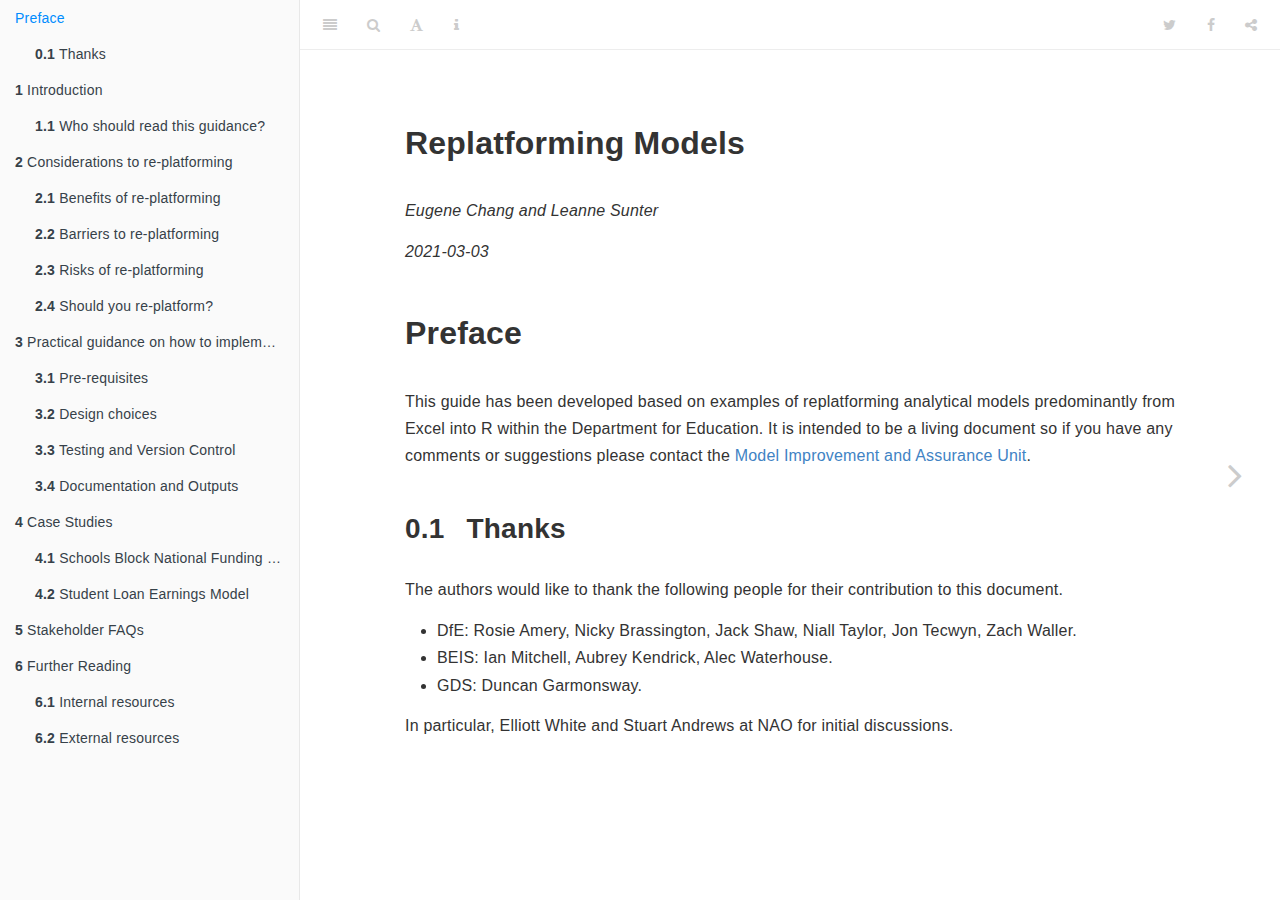
==== docs/index.html @ 82d7970c "Add files via upload" ====
<!DOCTYPE html>
<html lang="" xml:lang="">
<head>

  <meta charset="utf-8" />
  <meta http-equiv="X-UA-Compatible" content="IE=edge" />
  <title>Replatforming Models</title>
  <meta name="description" content="DfE guide to replatforming models." />
  <meta name="generator" content="bookdown 0.21 and GitBook 2.6.7" />

  <meta property="og:title" content="Replatforming Models" />
  <meta property="og:type" content="book" />
  
  
  <meta property="og:description" content="DfE guide to replatforming models." />
  

  <meta name="twitter:card" content="summary" />
  <meta name="twitter:title" content="Replatforming Models" />
  
  <meta name="twitter:description" content="DfE guide to replatforming models." />
  

<meta name="author" content="Eugene Chang and Leanne Sunter" />


<meta name="date" content="2021-03-03" />

  <meta name="viewport" content="width=device-width, initial-scale=1" />
  <meta name="apple-mobile-web-app-capable" content="yes" />
  <meta name="apple-mobile-web-app-status-bar-style" content="black" />
  
  

<link rel="next" href="introduction.html"/>
<script src="libs/header-attrs-2.5/header-attrs.js"></script>
<script src="libs/jquery-2.2.3/jquery.min.js"></script>
<link href="libs/gitbook-2.6.7/css/style.css" rel="stylesheet" />
<link href="libs/gitbook-2.6.7/css/plugin-table.css" rel="stylesheet" />
<link href="libs/gitbook-2.6.7/css/plugin-bookdown.css" rel="stylesheet" />
<link href="libs/gitbook-2.6.7/css/plugin-highlight.css" rel="stylesheet" />
<link href="libs/gitbook-2.6.7/css/plugin-search.css" rel="stylesheet" />
<link href="libs/gitbook-2.6.7/css/plugin-fontsettings.css" rel="stylesheet" />
<link href="libs/gitbook-2.6.7/css/plugin-clipboard.css" rel="stylesheet" />









<link href="libs/anchor-sections-1.0/anchor-sections.css" rel="stylesheet" />
<script src="libs/anchor-sections-1.0/anchor-sections.js"></script>



</head>

<body>



  <div class="book without-animation with-summary font-size-2 font-family-1" data-basepath=".">

    <div class="book-summary">
      <nav role="navigation">

<ul class="summary">
<li class="chapter" data-level="" data-path="index.html"><a href="index.html"><i class="fa fa-check"></i>Preface</a>
<ul>
<li class="chapter" data-level="0.1" data-path="index.html"><a href="index.html#thanks"><i class="fa fa-check"></i><b>0.1</b> Thanks</a></li>
</ul></li>
<li class="chapter" data-level="1" data-path="introduction.html"><a href="introduction.html"><i class="fa fa-check"></i><b>1</b> Introduction</a>
<ul>
<li class="chapter" data-level="1.1" data-path="introduction.html"><a href="introduction.html#who-should-read-this-guidance"><i class="fa fa-check"></i><b>1.1</b> Who should read this guidance?</a></li>
</ul></li>
<li class="chapter" data-level="2" data-path="Considerations.html"><a href="Considerations.html"><i class="fa fa-check"></i><b>2</b> Considerations to re-platforming</a>
<ul>
<li class="chapter" data-level="2.1" data-path="Considerations.html"><a href="Considerations.html#benefits-of-re-platforming"><i class="fa fa-check"></i><b>2.1</b> Benefits of re-platforming</a></li>
<li class="chapter" data-level="2.2" data-path="Considerations.html"><a href="Considerations.html#barriers-to-re-platforming"><i class="fa fa-check"></i><b>2.2</b> Barriers to re-platforming</a></li>
<li class="chapter" data-level="2.3" data-path="Considerations.html"><a href="Considerations.html#risks-of-re-platforming"><i class="fa fa-check"></i><b>2.3</b> Risks of re-platforming</a></li>
<li class="chapter" data-level="2.4" data-path="Considerations.html"><a href="Considerations.html#should-you-re-platform"><i class="fa fa-check"></i><b>2.4</b> Should you re-platform?</a></li>
</ul></li>
<li class="chapter" data-level="3" data-path="practical.html"><a href="practical.html"><i class="fa fa-check"></i><b>3</b> Practical guidance on how to implement a re-platform</a>
<ul>
<li class="chapter" data-level="3.1" data-path="practical.html"><a href="practical.html#pre-requisites"><i class="fa fa-check"></i><b>3.1</b> Pre-requisites</a></li>
<li class="chapter" data-level="3.2" data-path="practical.html"><a href="practical.html#design-choices"><i class="fa fa-check"></i><b>3.2</b> Design choices</a></li>
<li class="chapter" data-level="3.3" data-path="practical.html"><a href="practical.html#testing-and-version-control"><i class="fa fa-check"></i><b>3.3</b> Testing and Version Control</a></li>
<li class="chapter" data-level="3.4" data-path="practical.html"><a href="practical.html#documentation-and-outputs"><i class="fa fa-check"></i><b>3.4</b> Documentation and Outputs</a></li>
</ul></li>
<li class="chapter" data-level="4" data-path="case-studies.html"><a href="case-studies.html"><i class="fa fa-check"></i><b>4</b> Case Studies</a>
<ul>
<li class="chapter" data-level="4.1" data-path="case-studies.html"><a href="case-studies.html#schools-block-national-funding-formula-model-sb-nff"><i class="fa fa-check"></i><b>4.1</b> Schools Block National Funding Formula Model (SB NFF)</a>
<ul>
<li class="chapter" data-level="4.1.1" data-path="case-studies.html"><a href="case-studies.html#model-details"><i class="fa fa-check"></i><b>4.1.1</b> Model details</a></li>
<li class="chapter" data-level="4.1.2" data-path="case-studies.html"><a href="case-studies.html#replatform-details"><i class="fa fa-check"></i><b>4.1.2</b> Replatform details</a></li>
<li class="chapter" data-level="4.1.3" data-path="case-studies.html"><a href="case-studies.html#benefits"><i class="fa fa-check"></i><b>4.1.3</b> Benefits</a></li>
<li class="chapter" data-level="4.1.4" data-path="case-studies.html"><a href="case-studies.html#practical-tips-from-the-team"><i class="fa fa-check"></i><b>4.1.4</b> Practical tips from the team</a></li>
</ul></li>
<li class="chapter" data-level="4.2" data-path="case-studies.html"><a href="case-studies.html#student-loan-earnings-model"><i class="fa fa-check"></i><b>4.2</b> Student Loan Earnings Model</a>
<ul>
<li class="chapter" data-level="4.2.1" data-path="case-studies.html"><a href="case-studies.html#model-details-1"><i class="fa fa-check"></i><b>4.2.1</b> Model details</a></li>
<li class="chapter" data-level="4.2.2" data-path="case-studies.html"><a href="case-studies.html#replatform-details-1"><i class="fa fa-check"></i><b>4.2.2</b> Replatform details</a></li>
<li class="chapter" data-level="4.2.3" data-path="case-studies.html"><a href="case-studies.html#benefits-1"><i class="fa fa-check"></i><b>4.2.3</b> Benefits</a></li>
<li class="chapter" data-level="4.2.4" data-path="case-studies.html"><a href="case-studies.html#technical-tips"><i class="fa fa-check"></i><b>4.2.4</b> Technical tips</a></li>
</ul></li>
</ul></li>
<li class="chapter" data-level="5" data-path="stakeholder.html"><a href="stakeholder.html"><i class="fa fa-check"></i><b>5</b> Stakeholder FAQs</a></li>
<li class="chapter" data-level="6" data-path="further-reading.html"><a href="further-reading.html"><i class="fa fa-check"></i><b>6</b> Further Reading</a>
<ul>
<li class="chapter" data-level="6.1" data-path="further-reading.html"><a href="further-reading.html#internal-resources"><i class="fa fa-check"></i><b>6.1</b> Internal resources</a></li>
<li class="chapter" data-level="6.2" data-path="further-reading.html"><a href="further-reading.html#external-resources"><i class="fa fa-check"></i><b>6.2</b> External resources</a></li>
</ul></li>
</ul>

      </nav>
    </div>

    <div class="book-body">
      <div class="body-inner">
        <div class="book-header" role="navigation">
          <h1>
            <i class="fa fa-circle-o-notch fa-spin"></i><a href="./">Replatforming Models</a>
          </h1>
        </div>

        <div class="page-wrapper" tabindex="-1" role="main">
          <div class="page-inner">

            <section class="normal" id="section-">
<div id="header">
<h1 class="title">Replatforming Models</h1>
<p class="author"><em>Eugene Chang and Leanne Sunter</em></p>
<p class="date"><em>2021-03-03</em></p>
</div>
<div id="preface" class="section level1 unnumbered">
<h1>Preface</h1>
<p>This guide has been developed based on examples of replatforming analytical models predominantly from Excel into R within the Department for Education. It is intended to be a living document so if you have any comments or suggestions please contact the <a href="modellingandqa@Educationgovuk.onmicrosoft.com">Model Improvement and Assurance Unit</a>.</p>
<div id="thanks" class="section level2" number="0.1">
<h2><span class="header-section-number">0.1</span> Thanks</h2>
<p>The authors would like to thank the following people for their contribution to this document.</p>
<ul>
<li>DfE: Rosie Amery, Nicky Brassington, Jack Shaw, Niall Taylor, Jon Tecwyn, Zach Waller.</li>
<li>BEIS: Ian Mitchell, Aubrey Kendrick, Alec Waterhouse.</li>
<li>GDS: Duncan Garmonsway.</li>
</ul>
<p>In particular, Elliott White and Stuart Andrews at NAO for initial discussions.</p>

</div>
</div>
            </section>

          </div>
        </div>
      </div>

<a href="introduction.html" class="navigation navigation-next navigation-unique" aria-label="Next page"><i class="fa fa-angle-right"></i></a>
    </div>
  </div>
<script src="libs/gitbook-2.6.7/js/app.min.js"></script>
<script src="libs/gitbook-2.6.7/js/lunr.js"></script>
<script src="libs/gitbook-2.6.7/js/clipboard.min.js"></script>
<script src="libs/gitbook-2.6.7/js/plugin-search.js"></script>
<script src="libs/gitbook-2.6.7/js/plugin-sharing.js"></script>
<script src="libs/gitbook-2.6.7/js/plugin-fontsettings.js"></script>
<script src="libs/gitbook-2.6.7/js/plugin-bookdown.js"></script>
<script src="libs/gitbook-2.6.7/js/jquery.highlight.js"></script>
<script src="libs/gitbook-2.6.7/js/plugin-clipboard.js"></script>
<script>
gitbook.require(["gitbook"], function(gitbook) {
gitbook.start({
"sharing": {
"github": false,
"facebook": true,
"twitter": true,
"linkedin": false,
"weibo": false,
"instapaper": false,
"vk": false,
"all": ["facebook", "twitter", "linkedin", "weibo", "instapaper"]
},
"fontsettings": {
"theme": "white",
"family": "sans",
"size": 2
},
"edit": {
"link": null,
"text": null
},
"history": {
"link": null,
"text": null
},
"view": {
"link": null,
"text": null
},
"download": null,
"toc": {
"collapse": "subsection"
}
});
});
</script>

</body>

</html>
---- docs/libs/gitbook-2.6.7/css/style.css ----
/*! normalize.css v2.1.0 | MIT License | git.io/normalize */img,legend{border:0}*,.fa{-webkit-font-smoothing:antialiased}.fa-ul>li,sub,sup{position:relative}.book .book-body .page-wrapper .page-inner section.normal hr:after,.book-langs-index .inner .languages:after,.buttons:after,.dropdown-menu .buttons:after{clear:both}body,html{-ms-text-size-adjust:100%;-webkit-text-size-adjust:100%}article,aside,details,figcaption,figure,footer,header,hgroup,main,nav,section,summary{display:block}audio,canvas,video{display:inline-block}.hidden,[hidden]{display:none}audio:not([controls]){display:none;height:0}html{font-family:sans-serif}body,figure{margin:0}a:focus{outline:dotted thin}a:active,a:hover{outline:0}h1{font-size:2em;margin:.67em 0}abbr[title]{border-bottom:1px dotted}b,strong{font-weight:700}dfn{font-style:italic}hr{-moz-box-sizing:content-box;box-sizing:content-box;height:0}mark{background:#ff0;color:#000}code,kbd,pre,samp{font-family:monospace,serif;font-size:1em}pre{white-space:pre-wrap}q{quotes:"\201C" "\201D" "\2018" "\2019"}small{font-size:80%}sub,sup{font-size:75%;line-height:0;vertical-align:baseline}sup{top:-.5em}sub{bottom:-.25em}svg:not(:root){overflow:hidden}fieldset{border:1px solid silver;margin:0 2px;padding:.35em .625em .75em}legend{padding:0}button,input,select,textarea{font-family:inherit;font-size:100%;margin:0}button,input{line-height:normal}button,select{text-transform:none}button,html input[type=button],input[type=reset],input[type=submit]{-webkit-appearance:button;cursor:pointer}button[disabled],html input[disabled]{cursor:default}input[type=checkbox],input[type=radio]{box-sizing:border-box;padding:0}input[type=search]{-webkit-appearance:textfield;-moz-box-sizing:content-box;-webkit-box-sizing:content-box;box-sizing:content-box}input[type=search]::-webkit-search-cancel-button{margin-right:10px;}button::-moz-focus-inner,input::-moz-focus-inner{border:0;padding:0}textarea{overflow:auto;vertical-align:top}table{border-collapse:collapse;border-spacing:0}/*!
 * Preboot v2
 *
 * Open sourced under MIT license by @mdo.
 * Some variables and mixins from Bootstrap (Apache 2 license).
 */.link-inherit,.link-inherit:focus,.link-inherit:hover{color:inherit}.fa,.fa-stack{display:inline-block}/*!
 *  Font Awesome 4.1.0 by @davegandy - http://fontawesome.io - @fontawesome
 *  License - http://fontawesome.io/license (Font: SIL OFL 1.1, CSS: MIT License)
 */@font-face{font-family:FontAwesome;src:url(./fontawesome/fontawesome-webfont.ttf?v=4.1.0) format('truetype');font-weight:400;font-style:normal}.fa{font-family:FontAwesome;font-style:normal;font-weight:400;line-height:1;-moz-osx-font-smoothing:grayscale}.book .book-header,.book .book-summary{font-family:"Helvetica Neue",Helvetica,Arial,sans-serif}.fa-lg{font-size:1.33333333em;line-height:.75em;vertical-align:-15%}.fa-2x{font-size:2em}.fa-3x{font-size:3em}.fa-4x{font-size:4em}.fa-5x{font-size:5em}.fa-fw{width:1.28571429em;text-align:center}.fa-ul{padding-left:0;margin-left:2.14285714em;list-style-type:none}.fa-li{position:absolute;left:-2.14285714em;width:2.14285714em;top:.14285714em;text-align:center}.fa-li.fa-lg{left:-1.85714286em}.fa-border{padding:.2em .25em .15em;border:.08em solid #eee;border-radius:.1em}.pull-right{float:right}.pull-left{float:left}.fa.pull-left{margin-right:.3em}.fa.pull-right{margin-left:.3em}.fa-spin{-webkit-animation:spin 2s infinite linear;-moz-animation:spin 2s infinite linear;-o-animation:spin 2s infinite linear;animation:spin 2s infinite linear}@-moz-keyframes spin{0%{-moz-transform:rotate(0)}100%{-moz-transform:rotate(359deg)}}@-webkit-keyframes spin{0%{-webkit-transform:rotate(0)}100%{-webkit-transform:rotate(359deg)}}@-o-keyframes spin{0%{-o-transform:rotate(0)}100%{-o-transform:rotate(359deg)}}@keyframes spin{0%{-webkit-transform:rotate(0);transform:rotate(0)}100%{-webkit-transform:rotate(359deg);transform:rotate(359deg)}}.fa-rotate-90{filter:progid:DXImageTransform.Microsoft.BasicImage(rotation=1);-webkit-transform:rotate(90deg);-moz-transform:rotate(90deg);-ms-transform:rotate(90deg);-o-transform:rotate(90deg);transform:rotate(90deg)}.fa-rotate-180{filter:progid:DXImageTransform.Microsoft.BasicImage(rotation=2);-webkit-transform:rotate(180deg);-moz-transform:rotate(180deg);-ms-transform:rotate(180deg);-o-transform:rotate(180deg);transform:rotate(180deg)}.fa-rotate-270{filter:progid:DXImageTransform.Microsoft.BasicImage(rotation=3);-webkit-transform:rotate(270deg);-moz-transform:rotate(270deg);-ms-transform:rotate(270deg);-o-transform:rotate(270deg);transform:rotate(270deg)}.fa-flip-horizontal{filter:progid:DXImageTransform.Microsoft.BasicImage(rotation=0, mirror=1);-webkit-transform:scale(-1,1);-moz-transform:scale(-1,1);-ms-transform:scale(-1,1);-o-transform:scale(-1,1);transform:scale(-1,1)}.fa-flip-vertical{filter:progid:DXImageTransform.Microsoft.BasicImage(rotation=2, mirror=1);-webkit-transform:scale(1,-1);-moz-transform:scale(1,-1);-ms-transform:scale(1,-1);-o-transform:scale(1,-1);transform:scale(1,-1)}.fa-stack{position:relative;width:2em;height:2em;line-height:2em;vertical-align:middle}.fa-stack-1x,.fa-stack-2x{position:absolute;left:0;width:100%;text-align:center}.fa-stack-1x{line-height:inherit}.fa-stack-2x{font-size:2em}.fa-inverse{color:#fff}.fa-glass:before{content:"\f000"}.fa-music:before{content:"\f001"}.fa-search:before{content:"\f002"}.fa-envelope-o:before{content:"\f003"}.fa-heart:before{content:"\f004"}.fa-star:before{content:"\f005"}.fa-star-o:before{content:"\f006"}.fa-user:before{content:"\f007"}.fa-film:before{content:"\f008"}.fa-th-large:before{content:"\f009"}.fa-th:before{content:"\f00a"}.fa-th-list:before{content:"\f00b"}.fa-check:before{content:"\f00c"}.fa-times:before{content:"\f00d"}.fa-search-plus:before{content:"\f00e"}.fa-search-minus:before{content:"\f010"}.fa-power-off:before{content:"\f011"}.fa-signal:before{content:"\f012"}.fa-cog:before,.fa-gear:before{content:"\f013"}.fa-trash-o:before{content:"\f014"}.fa-home:before{content:"\f015"}.fa-file-o:before{content:"\f016"}.fa-clock-o:before{content:"\f017"}.fa-road:before{content:"\f018"}.fa-download:before{content:"\f019"}.fa-arrow-circle-o-down:before{content:"\f01a"}.fa-arrow-circle-o-up:before{content:"\f01b"}.fa-inbox:before{content:"\f01c"}.fa-play-circle-o:before{content:"\f01d"}.fa-repeat:before,.fa-rotate-right:before{content:"\f01e"}.fa-refresh:before{content:"\f021"}.fa-list-alt:before{content:"\f022"}.fa-lock:before{content:"\f023"}.fa-flag:before{content:"\f024"}.fa-headphones:before{content:"\f025"}.fa-volume-off:before{content:"\f026"}.fa-volume-down:before{content:"\f027"}.fa-volume-up:before{content:"\f028"}.fa-qrcode:before{content:"\f029"}.fa-barcode:before{content:"\f02a"}.fa-tag:before{content:"\f02b"}.fa-tags:before{content:"\f02c"}.fa-book:before{content:"\f02d"}.fa-bookmark:before{content:"\f02e"}.fa-print:before{content:"\f02f"}.fa-camera:before{content:"\f030"}.fa-font:before{content:"\f031"}.fa-bold:before{content:"\f032"}.fa-italic:before{content:"\f033"}.fa-text-height:before{content:"\f034"}.fa-text-width:before{content:"\f035"}.fa-align-left:before{content:"\f036"}.fa-align-center:before{content:"\f037"}.fa-align-right:before{content:"\f038"}.fa-align-justify:before{content:"\f039"}.fa-list:before{content:"\f03a"}.fa-dedent:before,.fa-outdent:before{content:"\f03b"}.fa-indent:before{content:"\f03c"}.fa-video-camera:before{content:"\f03d"}.fa-image:before,.fa-photo:before,.fa-picture-o:before{content:"\f03e"}.fa-pencil:before{content:"\f040"}.fa-map-marker:before{content:"\f041"}.fa-adjust:before{content:"\f042"}.fa-tint:before{content:"\f043"}.fa-edit:before,.fa-pencil-square-o:before{content:"\f044"}.fa-share-square-o:before{content:"\f045"}.fa-check-square-o:before{content:"\f046"}.fa-arrows:before{content:"\f047"}.fa-step-backward:before{content:"\f048"}.fa-fast-backward:before{content:"\f049"}.fa-backward:before{content:"\f04a"}.fa-play:before{content:"\f04b"}.fa-pause:before{content:"\f04c"}.fa-stop:before{content:"\f04d"}.fa-forward:before{content:"\f04e"}.fa-fast-forward:before{content:"\f050"}.fa-step-forward:before{content:"\f051"}.fa-eject:before{content:"\f052"}.fa-chevron-left:before{content:"\f053"}.fa-chevron-right:before{content:"\f054"}.fa-plus-circle:before{content:"\f055"}.fa-minus-circle:before{content:"\f056"}.fa-times-circle:before{content:"\f057"}.fa-check-circle:before{content:"\f058"}.fa-question-circle:before{content:"\f059"}.fa-info-circle:before{content:"\f05a"}.fa-crosshairs:before{content:"\f05b"}.fa-times-circle-o:before{content:"\f05c"}.fa-check-circle-o:before{content:"\f05d"}.fa-ban:before{content:"\f05e"}.fa-arrow-left:before{content:"\f060"}.fa-arrow-right:before{content:"\f061"}.fa-arrow-up:before{content:"\f062"}.fa-arrow-down:before{content:"\f063"}.fa-mail-forward:before,.fa-share:before{content:"\f064"}.fa-expand:before{content:"\f065"}.fa-compress:before{content:"\f066"}.fa-plus:before{content:"\f067"}.fa-minus:before{content:"\f068"}.fa-asterisk:before{content:"\f069"}.fa-exclamation-circle:before{content:"\f06a"}.fa-gift:before{content:"\f06b"}.fa-leaf:before{content:"\f06c"}.fa-fire:before{content:"\f06d"}.fa-eye:before{content:"\f06e"}.fa-eye-slash:before{content:"\f070"}.fa-exclamation-triangle:before,.fa-warning:before{content:"\f071"}.fa-plane:before{content:"\f072"}.fa-calendar:before{content:"\f073"}.fa-random:before{content:"\f074"}.fa-comment:before{content:"\f075"}.fa-magnet:before{content:"\f076"}.fa-chevron-up:before{content:"\f077"}.fa-chevron-down:before{content:"\f078"}.fa-retweet:before{content:"\f079"}.fa-shopping-cart:before{content:"\f07a"}.fa-folder:before{content:"\f07b"}.fa-folder-open:before{content:"\f07c"}.fa-arrows-v:before{content:"\f07d"}.fa-arrows-h:before{content:"\f07e"}.fa-bar-chart-o:before{content:"\f080"}.fa-twitter-square:before{content:"\f081"}.fa-facebook-square:before{content:"\f082"}.fa-camera-retro:before{content:"\f083"}.fa-key:before{content:"\f084"}.fa-cogs:before,.fa-gears:before{content:"\f085"}.fa-comments:before{content:"\f086"}.fa-thumbs-o-up:before{content:"\f087"}.fa-thumbs-o-down:before{content:"\f088"}.fa-star-half:before{content:"\f089"}.fa-heart-o:before{content:"\f08a"}.fa-sign-out:before{content:"\f08b"}.fa-linkedin-square:before{content:"\f08c"}.fa-thumb-tack:before{content:"\f08d"}.fa-external-link:before{content:"\f08e"}.fa-sign-in:before{content:"\f090"}.fa-trophy:before{content:"\f091"}.fa-github-square:before{content:"\f092"}.fa-upload:before{content:"\f093"}.fa-lemon-o:before{content:"\f094"}.fa-phone:before{content:"\f095"}.fa-square-o:before{content:"\f096"}.fa-bookmark-o:before{content:"\f097"}.fa-phone-square:before{content:"\f098"}.fa-twitter:before{content:"\f099"}.fa-facebook:before{content:"\f09a"}.fa-github:before{content:"\f09b"}.fa-unlock:before{content:"\f09c"}.fa-credit-card:before{content:"\f09d"}.fa-rss:before{content:"\f09e"}.fa-hdd-o:before{content:"\f0a0"}.fa-bullhorn:before{content:"\f0a1"}.fa-bell:before{content:"\f0f3"}.fa-certificate:before{content:"\f0a3"}.fa-hand-o-right:before{content:"\f0a4"}.fa-hand-o-left:before{content:"\f0a5"}.fa-hand-o-up:before{content:"\f0a6"}.fa-hand-o-down:before{content:"\f0a7"}.fa-arrow-circle-left:before{content:"\f0a8"}.fa-arrow-circle-right:before{content:"\f0a9"}.fa-arrow-circle-up:before{content:"\f0aa"}.fa-arrow-circle-down:before{content:"\f0ab"}.fa-globe:before{content:"\f0ac"}.fa-wrench:before{content:"\f0ad"}.fa-tasks:before{content:"\f0ae"}.fa-filter:before{content:"\f0b0"}.fa-briefcase:before{content:"\f0b1"}.fa-arrows-alt:before{content:"\f0b2"}.fa-group:before,.fa-users:before{content:"\f0c0"}.fa-chain:before,.fa-link:before{content:"\f0c1"}.fa-cloud:before{content:"\f0c2"}.fa-flask:before{content:"\f0c3"}.fa-cut:before,.fa-scissors:before{content:"\f0c4"}.fa-copy:before,.fa-files-o:before{content:"\f0c5"}.fa-paperclip:before{content:"\f0c6"}.fa-floppy-o:before,.fa-save:before{content:"\f0c7"}.fa-square:before{content:"\f0c8"}.fa-bars:before,.fa-navicon:before,.fa-reorder:before{content:"\f0c9"}.fa-list-ul:before{content:"\f0ca"}.fa-list-ol:before{content:"\f0cb"}.fa-strikethrough:before{content:"\f0cc"}.fa-underline:before{content:"\f0cd"}.fa-table:before{content:"\f0ce"}.fa-magic:before{content:"\f0d0"}.fa-truck:before{content:"\f0d1"}.fa-pinterest:before{content:"\f0d2"}.fa-pinterest-square:before{content:"\f0d3"}.fa-google-plus-square:before{content:"\f0d4"}.fa-google-plus:before{content:"\f0d5"}.fa-money:before{content:"\f0d6"}.fa-caret-down:before{content:"\f0d7"}.fa-caret-up:before{content:"\f0d8"}.fa-caret-left:before{content:"\f0d9"}.fa-caret-right:before{content:"\f0da"}.fa-columns:before{content:"\f0db"}.fa-sort:before,.fa-unsorted:before{content:"\f0dc"}.fa-sort-desc:before,.fa-sort-down:before{content:"\f0dd"}.fa-sort-asc:before,.fa-sort-up:before{content:"\f0de"}.fa-envelope:before{content:"\f0e0"}.fa-linkedin:before{content:"\f0e1"}.fa-rotate-left:before,.fa-undo:before{content:"\f0e2"}.fa-gavel:before,.fa-legal:before{content:"\f0e3"}.fa-dashboard:before,.fa-tachometer:before{content:"\f0e4"}.fa-comment-o:before{content:"\f0e5"}.fa-comments-o:before{content:"\f0e6"}.fa-bolt:before,.fa-flash:before{content:"\f0e7"}.fa-sitemap:before{content:"\f0e8"}.fa-umbrella:before{content:"\f0e9"}.fa-clipboard:before,.fa-paste:before{content:"\f0ea"}.fa-lightbulb-o:before{content:"\f0eb"}.fa-exchange:before{content:"\f0ec"}.fa-cloud-download:before{content:"\f0ed"}.fa-cloud-upload:before{content:"\f0ee"}.fa-user-md:before{content:"\f0f0"}.fa-stethoscope:before{content:"\f0f1"}.fa-suitcase:before{content:"\f0f2"}.fa-bell-o:before{content:"\f0a2"}.fa-coffee:before{content:"\f0f4"}.fa-cutlery:before{content:"\f0f5"}.fa-file-text-o:before{content:"\f0f6"}.fa-building-o:before{content:"\f0f7"}.fa-hospital-o:before{content:"\f0f8"}.fa-ambulance:before{content:"\f0f9"}.fa-medkit:before{content:"\f0fa"}.fa-fighter-jet:before{content:"\f0fb"}.fa-beer:before{content:"\f0fc"}.fa-h-square:before{content:"\f0fd"}.fa-plus-square:before{content:"\f0fe"}.fa-angle-double-left:before{content:"\f100"}.fa-angle-double-right:before{content:"\f101"}.fa-angle-double-up:before{content:"\f102"}.fa-angle-double-down:before{content:"\f103"}.fa-angle-left:before{content:"\f104"}.fa-angle-right:before{content:"\f105"}.fa-angle-up:before{content:"\f106"}.fa-angle-down:before{content:"\f107"}.fa-desktop:before{content:"\f108"}.fa-laptop:before{content:"\f109"}.fa-tablet:before{content:"\f10a"}.fa-mobile-phone:before,.fa-mobile:before{content:"\f10b"}.fa-circle-o:before{content:"\f10c"}.fa-quote-left:before{content:"\f10d"}.fa-quote-right:before{content:"\f10e"}.fa-spinner:before{content:"\f110"}.fa-circle:before{content:"\f111"}.fa-mail-reply:before,.fa-reply:before{content:"\f112"}.fa-github-alt:before{content:"\f113"}.fa-folder-o:before{content:"\f114"}.fa-folder-open-o:before{content:"\f115"}.fa-smile-o:before{content:"\f118"}.fa-frown-o:before{content:"\f119"}.fa-meh-o:before{content:"\f11a"}.fa-gamepad:before{content:"\f11b"}.fa-keyboard-o:before{content:"\f11c"}.fa-flag-o:before{content:"\f11d"}.fa-flag-checkered:before{content:"\f11e"}.fa-terminal:before{content:"\f120"}.fa-code:before{content:"\f121"}.fa-mail-reply-all:before,.fa-reply-all:before{content:"\f122"}.fa-star-half-empty:before,.fa-star-half-full:before,.fa-star-half-o:before{content:"\f123"}.fa-location-arrow:before{content:"\f124"}.fa-crop:before{content:"\f125"}.fa-code-fork:before{content:"\f126"}.fa-chain-broken:before,.fa-unlink:before{content:"\f127"}.fa-question:before{content:"\f128"}.fa-info:before{content:"\f129"}.fa-exclamation:before{content:"\f12a"}.fa-superscript:before{content:"\f12b"}.fa-subscript:before{content:"\f12c"}.fa-eraser:before{content:"\f12d"}.fa-puzzle-piece:before{content:"\f12e"}.fa-microphone:before{content:"\f130"}.fa-microphone-slash:before{content:"\f131"}.fa-shield:before{content:"\f132"}.fa-calendar-o:before{content:"\f133"}.fa-fire-extinguisher:before{content:"\f134"}.fa-rocket:before{content:"\f135"}.fa-maxcdn:before{content:"\f136"}.fa-chevron-circle-left:before{content:"\f137"}.fa-chevron-circle-right:before{content:"\f138"}.fa-chevron-circle-up:before{content:"\f139"}.fa-chevron-circle-down:before{content:"\f13a"}.fa-html5:before{content:"\f13b"}.fa-css3:before{content:"\f13c"}.fa-anchor:before{content:"\f13d"}.fa-unlock-alt:before{content:"\f13e"}.fa-bullseye:before{content:"\f140"}.fa-ellipsis-h:before{content:"\f141"}.fa-ellipsis-v:before{content:"\f142"}.fa-rss-square:before{content:"\f143"}.fa-play-circle:before{content:"\f144"}.fa-ticket:before{content:"\f145"}.fa-minus-square:before{content:"\f146"}.fa-minus-square-o:before{content:"\f147"}.fa-level-up:before{content:"\f148"}.fa-level-down:before{content:"\f149"}.fa-check-square:before{content:"\f14a"}.fa-pencil-square:before{content:"\f14b"}.fa-external-link-square:before{content:"\f14c"}.fa-share-square:before{content:"\f14d"}.fa-compass:before{content:"\f14e"}.fa-caret-square-o-down:before,.fa-toggle-down:before{content:"\f150"}.fa-caret-square-o-up:before,.fa-toggle-up:before{content:"\f151"}.fa-caret-square-o-right:before,.fa-toggle-right:before{content:"\f152"}.fa-eur:before,.fa-euro:before{content:"\f153"}.fa-gbp:before{content:"\f154"}.fa-dollar:before,.fa-usd:before{content:"\f155"}.fa-inr:before,.fa-rupee:before{content:"\f156"}.fa-cny:before,.fa-jpy:before,.fa-rmb:before,.fa-yen:before{content:"\f157"}.fa-rouble:before,.fa-rub:before,.fa-ruble:before{content:"\f158"}.fa-krw:before,.fa-won:before{content:"\f159"}.fa-bitcoin:before,.fa-btc:before{content:"\f15a"}.fa-file:before{content:"\f15b"}.fa-file-text:before{content:"\f15c"}.fa-sort-alpha-asc:before{content:"\f15d"}.fa-sort-alpha-desc:before{content:"\f15e"}.fa-sort-amount-asc:before{content:"\f160"}.fa-sort-amount-desc:before{content:"\f161"}.fa-sort-numeric-asc:before{content:"\f162"}.fa-sort-numeric-desc:before{content:"\f163"}.fa-thumbs-up:before{content:"\f164"}.fa-thumbs-down:before{content:"\f165"}.fa-youtube-square:before{content:"\f166"}.fa-youtube:before{content:"\f167"}.fa-xing:before{content:"\f168"}.fa-xing-square:before{content:"\f169"}.fa-youtube-play:before{content:"\f16a"}.fa-dropbox:before{content:"\f16b"}.fa-stack-overflow:before{content:"\f16c"}.fa-instagram:before{content:"\f16d"}.fa-flickr:before{content:"\f16e"}.fa-adn:before{content:"\f170"}.fa-bitbucket:before{content:"\f171"}.fa-bitbucket-square:before{content:"\f172"}.fa-tumblr:before{content:"\f173"}.fa-tumblr-square:before{content:"\f174"}.fa-long-arrow-down:before{content:"\f175"}.fa-long-arrow-up:before{content:"\f176"}.fa-long-arrow-left:before{content:"\f177"}.fa-long-arrow-right:before{content:"\f178"}.fa-apple:before{content:"\f179"}.fa-windows:before{content:"\f17a"}.fa-android:before{content:"\f17b"}.fa-linux:before{content:"\f17c"}.fa-dribbble:before{content:"\f17d"}.fa-skype:before{content:"\f17e"}.fa-foursquare:before{content:"\f180"}.fa-trello:before{content:"\f181"}.fa-female:before{content:"\f182"}.fa-male:before{content:"\f183"}.fa-gittip:before{content:"\f184"}.fa-sun-o:before{content:"\f185"}.fa-moon-o:before{content:"\f186"}.fa-archive:before{content:"\f187"}.fa-bug:before{content:"\f188"}.fa-vk:before{content:"\f189"}.fa-weibo:before{content:"\f18a"}.fa-renren:before{content:"\f18b"}.fa-pagelines:before{content:"\f18c"}.fa-stack-exchange:before{content:"\f18d"}.fa-arrow-circle-o-right:before{content:"\f18e"}.fa-arrow-circle-o-left:before{content:"\f190"}.fa-caret-square-o-left:before,.fa-toggle-left:before{content:"\f191"}.fa-dot-circle-o:before{content:"\f192"}.fa-wheelchair:before{content:"\f193"}.fa-vimeo-square:before{content:"\f194"}.fa-try:before,.fa-turkish-lira:before{content:"\f195"}.fa-plus-square-o:before{content:"\f196"}.fa-space-shuttle:before{content:"\f197"}.fa-slack:before{content:"\f198"}.fa-envelope-square:before{content:"\f199"}.fa-wordpress:before{content:"\f19a"}.fa-openid:before{content:"\f19b"}.fa-bank:before,.fa-institution:before,.fa-university:before{content:"\f19c"}.fa-graduation-cap:before,.fa-mortar-board:before{content:"\f19d"}.fa-yahoo:before{content:"\f19e"}.fa-google:before{content:"\f1a0"}.fa-reddit:before{content:"\f1a1"}.fa-reddit-square:before{content:"\f1a2"}.fa-stumbleupon-circle:before{content:"\f1a3"}.fa-stumbleupon:before{content:"\f1a4"}.fa-delicious:before{content:"\f1a5"}.fa-digg:before{content:"\f1a6"}.fa-pied-piper-square:before,.fa-pied-piper:before{content:"\f1a7"}.fa-pied-piper-alt:before{content:"\f1a8"}.fa-drupal:before{content:"\f1a9"}.fa-joomla:before{content:"\f1aa"}.fa-language:before{content:"\f1ab"}.fa-fax:before{content:"\f1ac"}.fa-building:before{content:"\f1ad"}.fa-child:before{content:"\f1ae"}.fa-paw:before{content:"\f1b0"}.fa-spoon:before{content:"\f1b1"}.fa-cube:before{content:"\f1b2"}.fa-cubes:before{content:"\f1b3"}.fa-behance:before{content:"\f1b4"}.fa-behance-square:before{content:"\f1b5"}.fa-steam:before{content:"\f1b6"}.fa-steam-square:before{content:"\f1b7"}.fa-recycle:before{content:"\f1b8"}.fa-automobile:before,.fa-car:before{content:"\f1b9"}.fa-cab:before,.fa-taxi:before{content:"\f1ba"}.fa-tree:before{content:"\f1bb"}.fa-spotify:before{content:"\f1bc"}.fa-deviantart:before{content:"\f1bd"}.fa-soundcloud:before{content:"\f1be"}.fa-database:before{content:"\f1c0"}.fa-file-pdf-o:before{content:"\f1c1"}.fa-file-word-o:before{content:"\f1c2"}.fa-file-excel-o:before{content:"\f1c3"}.fa-file-powerpoint-o:before{content:"\f1c4"}.fa-file-image-o:before,.fa-file-photo-o:before,.fa-file-picture-o:before{content:"\f1c5"}.fa-file-archive-o:before,.fa-file-zip-o:before{content:"\f1c6"}.fa-file-audio-o:before,.fa-file-sound-o:before{content:"\f1c7"}.fa-file-movie-o:before,.fa-file-video-o:before{content:"\f1c8"}.fa-file-code-o:before{content:"\f1c9"}.fa-vine:before{content:"\f1ca"}.fa-codepen:before{content:"\f1cb"}.fa-jsfiddle:before{content:"\f1cc"}.fa-life-bouy:before,.fa-life-ring:before,.fa-life-saver:before,.fa-support:before{content:"\f1cd"}.fa-circle-o-notch:before{content:"\f1ce"}.fa-ra:before,.fa-rebel:before{content:"\f1d0"}.fa-empire:before,.fa-ge:before{content:"\f1d1"}.fa-git-square:before{content:"\f1d2"}.fa-git:before{content:"\f1d3"}.fa-hacker-news:before{content:"\f1d4"}.fa-tencent-weibo:before{content:"\f1d5"}.fa-qq:before{content:"\f1d6"}.fa-wechat:before,.fa-weixin:before{content:"\f1d7"}.fa-paper-plane:before,.fa-send:before{content:"\f1d8"}.fa-paper-plane-o:before,.fa-send-o:before{content:"\f1d9"}.fa-history:before{content:"\f1da"}.fa-circle-thin:before{content:"\f1db"}.fa-header:before{content:"\f1dc"}.fa-paragraph:before{content:"\f1dd"}.fa-sliders:before{content:"\f1de"}.fa-share-alt:before{content:"\f1e0"}.fa-share-alt-square:before{content:"\f1e1"}.fa-bomb:before{content:"\f1e2"}.book-langs-index{width:100%;height:100%;padding:40px 0;margin:0;overflow:auto}@media (max-width:600px){.book-langs-index{padding:0}}.book-langs-index .inner{max-width:600px;width:100%;margin:0 auto;padding:30px;background:#fff;border-radius:3px}.book-langs-index .inner h3{margin:0}.book-langs-index .inner .languages{list-style:none;padding:20px 30px;margin-top:20px;border-top:1px solid #eee}.book-langs-index .inner .languages:after,.book-langs-index .inner .languages:before{content:" ";display:table;line-height:0}.book-langs-index .inner .languages li{width:50%;float:left;padding:10px 5px;font-size:16px}@media (max-width:600px){.book-langs-index .inner .languages li{width:100%;max-width:100%}}.book .book-header{overflow:visible;height:50px;padding:0 8px;z-index:2;font-size:.85em;color:#7e888b;background:0 0}.book .book-header .btn{display:block;height:50px;padding:0 15px;border-bottom:none;color:#ccc;text-transform:uppercase;line-height:50px;-webkit-box-shadow:none!important;box-shadow:none!important;position:relative;font-size:14px}.book .book-header .btn:hover{position:relative;text-decoration:none;color:#444;background:0 0}.book .book-header h1{margin:0;font-size:20px;font-weight:200;text-align:center;line-height:50px;opacity:0;padding-left:200px;padding-right:200px;-webkit-transition:opacity .2s ease;-moz-transition:opacity .2s ease;-o-transition:opacity .2s ease;transition:opacity .2s ease;overflow:hidden;text-overflow:ellipsis;white-space:nowrap}.book .book-header h1 a,.book .book-header h1 a:hover{color:inherit;text-decoration:none}@media (max-width:1000px){.book .book-header h1{display:none}}.book .book-header h1 i{display:none}.book .book-header:hover h1{opacity:1}.book.is-loading .book-header h1 i{display:inline-block}.book.is-loading .book-header h1 a{display:none}.dropdown{position:relative}.dropdown-menu{position:absolute;top:100%;left:0;z-index:100;display:none;float:left;min-width:160px;padding:0;margin:2px 0 0;list-style:none;font-size:14px;background-color:#fafafa;border:1px solid rgba(0,0,0,.07);border-radius:1px;-webkit-box-shadow:0 6px 12px rgba(0,0,0,.175);box-shadow:0 6px 12px rgba(0,0,0,.175);background-clip:padding-box}.dropdown-menu.open{display:block}.dropdown-menu.dropdown-left{left:auto;right:4%}.dropdown-menu.dropdown-left .dropdown-caret{right:14px;left:auto}.dropdown-menu .dropdown-caret{position:absolute;top:-8px;left:14px;width:18px;height:10px;float:left;overflow:hidden}.dropdown-menu .dropdown-caret .caret-inner,.dropdown-menu .dropdown-caret .caret-outer{display:inline-block;top:0;border-left:9px solid transparent;border-right:9px solid transparent;position:absolute}.dropdown-menu .dropdown-caret .caret-outer{border-bottom:9px solid rgba(0,0,0,.1);height:auto;left:0;width:auto;margin-left:-1px}.dropdown-menu .dropdown-caret .caret-inner{margin-top:-1px;top:1px;border-bottom:9px solid #fafafa}.dropdown-menu .buttons{border-bottom:1px solid rgba(0,0,0,.07)}.dropdown-menu .buttons:after,.dropdown-menu .buttons:before{content:" ";display:table;line-height:0}.dropdown-menu .buttons:last-child{border-bottom:none}.dropdown-menu .buttons .button{border:0;background-color:transparent;color:#a6a6a6;width:100%;text-align:center;float:left;line-height:1.42857143;padding:8px 4px}.alert,.dropdown-menu .buttons .button:hover{color:#444}.dropdown-menu .buttons .button:focus,.dropdown-menu .buttons .button:hover{outline:0}.dropdown-menu .buttons .button.size-2{width:50%}.dropdown-menu .buttons .button.size-3{width:33%}.alert{padding:15px;margin-bottom:20px;background:#eee;border-bottom:5px solid #ddd}.alert-success{background:#dff0d8;border-color:#d6e9c6;color:#3c763d}.alert-info{background:#d9edf7;border-color:#bce8f1;color:#31708f}.alert-danger{background:#f2dede;border-color:#ebccd1;color:#a94442}.alert-warning{background:#fcf8e3;border-color:#faebcc;color:#8a6d3b}.book .book-summary{position:absolute;top:0;left:-300px;bottom:0;z-index:1;width:300px;color:#364149;background:#fafafa;border-right:1px solid rgba(0,0,0,.07);-webkit-transition:left 250ms ease;-moz-transition:left 250ms ease;-o-transition:left 250ms ease;transition:left 250ms ease}.book .book-summary ul.summary{position:absolute;top:0;left:0;right:0;bottom:0;overflow-y:auto;list-style:none;margin:0;padding:0;-webkit-transition:top .5s ease;-moz-transition:top .5s ease;-o-transition:top .5s ease;transition:top .5s ease}.book .book-summary ul.summary li{list-style:none}.book .book-summary ul.summary li.divider{height:1px;margin:7px 0;overflow:hidden;background:rgba(0,0,0,.07)}.book .book-summary ul.summary li i.fa-check{display:none;position:absolute;right:9px;top:16px;font-size:9px;color:#3c3}.book .book-summary ul.summary li.done>a{color:#364149;font-weight:400}.book .book-summary ul.summary li.done>a i{display:inline}.book .book-summary ul.summary li a,.book .book-summary ul.summary li span{display:block;padding:10px 15px;border-bottom:none;color:#364149;background:0 0;text-overflow:ellipsis;overflow:hidden;white-space:nowrap;position:relative}.book .book-summary ul.summary li span{cursor:not-allowed;opacity:.3;filter:alpha(opacity=30)}.book .book-summary ul.summary li a:hover,.book .book-summary ul.summary li.active>a{color:#008cff;background:0 0;text-decoration:none}.book .book-summary ul.summary li ul{padding-left:20px}@media (max-width:600px){.book .book-summary{width:calc(100% - 60px);bottom:0;left:-100%}}.book.with-summary .book-summary{left:0}.book.without-animation .book-summary{-webkit-transition:none!important;-moz-transition:none!important;-o-transition:none!important;transition:none!important}.book{position:relative;width:100%;height:100%}.book .book-body,.book .book-body .body-inner{position:absolute;top:0;left:0;overflow-y:auto;bottom:0;right:0}.book .book-body{color:#000;background:#fff;-webkit-transition:left 250ms ease;-moz-transition:left 250ms ease;-o-transition:left 250ms ease;transition:left 250ms ease}.book .book-body .page-wrapper{position:relative;outline:0}.book .book-body .page-wrapper .page-inner{max-width:800px;margin:0 auto;padding:20px 0 40px}.book .book-body .page-wrapper .page-inner section{margin:0;padding:5px 15px;background:#fff;border-radius:2px;line-height:1.7;font-size:1.6rem}.book .book-body .page-wrapper .page-inner .btn-group .btn{border-radius:0;background:#eee;border:0}@media (max-width:1240px){.book .book-body{-webkit-transition:-webkit-transform 250ms ease;-moz-transition:-moz-transform 250ms ease;-o-transition:-o-transform 250ms ease;transition:transform 250ms ease;padding-bottom:20px}.book .book-body .body-inner{position:static;min-height:calc(100% - 50px)}}@media (min-width:600px){.book.with-summary .book-body{left:300px}}@media (max-width:600px){.book.with-summary{overflow:hidden}.book.with-summary .book-body{-webkit-transform:translate(calc(100% - 60px),0);-moz-transform:translate(calc(100% - 60px),0);-ms-transform:translate(calc(100% - 60px),0);-o-transform:translate(calc(100% - 60px),0);transform:translate(calc(100% - 60px),0)}}.book.without-animation .book-body{-webkit-transition:none!important;-moz-transition:none!important;-o-transition:none!important;transition:none!important}.buttons:after,.buttons:before{content:" ";display:table;line-height:0}.button{border:0;background:#eee;color:#666;width:100%;text-align:center;float:left;line-height:1.42857143;padding:8px 4px}.button:hover{color:#444}.button:focus,.button:hover{outline:0}.button.size-2{width:50%}.button.size-3{width:33%}.book .book-body .page-wrapper .page-inner section{display:none}.book .book-body .page-wrapper .page-inner section.normal{display:block;word-wrap:break-word;overflow:hidden;color:#333;line-height:1.7;text-size-adjust:100%;-ms-text-size-adjust:100%;-webkit-text-size-adjust:100%;-moz-text-size-adjust:100%}.book .book-body .page-wrapper .page-inner section.normal *{box-sizing:border-box;-webkit-box-sizing:border-box;}.book .book-body .page-wrapper .page-inner section.normal>:first-child{margin-top:0!important}.book .book-body .page-wrapper .page-inner section.normal>:last-child{margin-bottom:0!important}.book .book-body .page-wrapper .page-inner section.normal blockquote,.book .book-body .page-wrapper .page-inner section.normal code,.book .book-body .page-wrapper .page-inner section.normal figure,.book .book-body .page-wrapper .page-inner section.normal img,.book .book-body .page-wrapper .page-inner section.normal pre,.book .book-body .page-wrapper .page-inner section.normal table,.book .book-body .page-wrapper .page-inner section.normal tr{page-break-inside:avoid}.book .book-body .page-wrapper .page-inner section.normal h2,.book .book-body .page-wrapper .page-inner section.normal h3,.book .book-body .page-wrapper .page-inner section.normal h4,.book .book-body .page-wrapper .page-inner section.normal h5,.book .book-body .page-wrapper .page-inner section.normal p{orphans:3;widows:3}.book .book-body .page-wrapper .page-inner section.normal h1,.book .book-body .page-wrapper .page-inner section.normal h2,.book .book-body .page-wrapper .page-inner section.normal h3,.book .book-body .page-wrapper .page-inner section.normal h4,.book .book-body .page-wrapper .page-inner section.normal h5{page-break-after:avoid}.book .book-body .page-wrapper .page-inner section.normal b,.book .book-body .page-wrapper .page-inner section.normal strong{font-weight:700}.book .book-body .page-wrapper .page-inner section.normal em{font-style:italic}.book .book-body .page-wrapper .page-inner section.normal blockquote,.book .book-body .page-wrapper .page-inner section.normal dl,.book .book-body .page-wrapper .page-inner section.normal ol,.book .book-body .page-wrapper .page-inner section.normal p,.book .book-body .page-wrapper .page-inner section.normal table,.book .book-body .page-wrapper .page-inner section.normal ul{margin-top:0;margin-bottom:.85em}.book .book-body .page-wrapper .page-inner section.normal a{color:#4183c4;text-decoration:none;background:0 0}.book .book-body .page-wrapper .page-inner section.normal a:active,.book .book-body .page-wrapper .page-inner section.normal a:focus,.book .book-body .page-wrapper .page-inner section.normal a:hover{outline:0;text-decoration:underline}.book .book-body .page-wrapper .page-inner section.normal img{border:0;max-width:100%}.book .book-body .page-wrapper .page-inner section.normal hr{height:4px;padding:0;margin:1.7em 0;overflow:hidden;background-color:#e7e7e7;border:none}.book .book-body .page-wrapper .page-inner section.normal hr:after,.book .book-body .page-wrapper .page-inner section.normal hr:before{display:table;content:" "}.book .book-body .page-wrapper .page-inner section.normal h1,.book .book-body .page-wrapper .page-inner section.normal h2,.book .book-body .page-wrapper .page-inner section.normal h3,.book .book-body .page-wrapper .page-inner section.normal h4,.book .book-body .page-wrapper .page-inner section.normal h5,.book .book-body .page-wrapper .page-inner section.normal h6{margin-top:1.275em;margin-bottom:.85em;}.book .book-body .page-wrapper .page-inner section.normal h1{font-size:2em}.book .book-body .page-wrapper .page-inner section.normal h2{font-size:1.75em}.book .book-body .page-wrapper .page-inner section.normal h3{font-size:1.5em}.book .book-body .page-wrapper .page-inner section.normal h4{font-size:1.25em}.book .book-body .page-wrapper .page-inner section.normal h5{font-size:1em}.book .book-body .page-wrapper .page-inner section.normal h6{font-size:1em;color:#777}.book .book-body .page-wrapper .page-inner section.normal code,.book .book-body .page-wrapper .page-inner section.normal pre{font-family:Consolas,"Liberation Mono",Menlo,Courier,monospace;direction:ltr;border:none;color:inherit}.book .book-body .page-wrapper .page-inner section.normal pre{overflow:auto;word-wrap:normal;margin:0 0 1.275em;padding:.85em 1em;background:#f7f7f7}.book .book-body .page-wrapper .page-inner section.normal pre>code{display:inline;max-width:initial;padding:0;margin:0;overflow:initial;line-height:inherit;font-size:.85em;white-space:pre;background:0 0}.book .book-body .page-wrapper .page-inner section.normal pre>code:after,.book .book-body .page-wrapper .page-inner section.normal pre>code:before{content:normal}.book .book-body .page-wrapper .page-inner section.normal code{padding:.2em;margin:0;font-size:.85em;background-color:#f7f7f7}.book .book-body .page-wrapper .page-inner section.normal code:after,.book .book-body .page-wrapper .page-inner section.normal code:before{letter-spacing:-.2em;content:"\00a0"}.book .book-body .page-wrapper .page-inner section.normal ol,.book .book-body .page-wrapper .page-inner section.normal ul{padding:0 0 0 2em;margin:0 0 .85em}.book .book-body .page-wrapper .page-inner section.normal ol ol,.book .book-body .page-wrapper .page-inner section.normal ol ul,.book .book-body .page-wrapper .page-inner section.normal ul ol,.book .book-body .page-wrapper .page-inner section.normal ul ul{margin-top:0;margin-bottom:0}.book .book-body .page-wrapper .page-inner section.normal ol ol{list-style-type:lower-roman}.book .book-body .page-wrapper .page-inner section.normal blockquote{margin:0 0 .85em;padding:0 15px;opacity:0.75;border-left:4px solid #dcdcdc}.book .book-body .page-wrapper .page-inner section.normal blockquote:first-child{margin-top:0}.book .book-body .page-wrapper .page-inner section.normal blockquote:last-child{margin-bottom:0}.book .book-body .page-wrapper .page-inner section.normal dl{padding:0}.book .book-body .page-wrapper .page-inner section.normal dl dt{padding:0;margin-top:.85em;font-style:italic;font-weight:700}.book .book-body .page-wrapper .page-inner section.normal dl dd{padding:0 .85em;margin-bottom:.85em}.book .book-body .page-wrapper .page-inner section.normal dd{margin-left:0}.book .book-body .page-wrapper .page-inner section.normal .glossary-term{cursor:help;text-decoration:underline}.book .book-body .navigation{position:absolute;top:50px;bottom:0;margin:0;max-width:150px;min-width:90px;display:flex;justify-content:center;align-content:center;flex-direction:column;font-size:40px;color:#ccc;text-align:center;-webkit-transition:all 350ms ease;-moz-transition:all 350ms ease;-o-transition:all 350ms ease;transition:all 350ms ease}.book .book-body .navigation:hover{text-decoration:none;color:#444}.book .book-body .navigation.navigation-next{right:0}.book .book-body .navigation.navigation-prev{left:0}@media (max-width:1240px){.book .book-body .navigation{position:static;top:auto;max-width:50%;width:50%;display:inline-block;float:left}.book .book-body .navigation.navigation-unique{max-width:100%;width:100%}}.book .book-body .page-wrapper .page-inner section.glossary{margin-bottom:40px}.book .book-body .page-wrapper .page-inner section.glossary h2 a,.book .book-body .page-wrapper .page-inner section.glossary h2 a:hover{color:inherit;text-decoration:none}.book .book-body .page-wrapper .page-inner section.glossary .glossary-index{list-style:none;margin:0;padding:0}.book .book-body .page-wrapper .page-inner section.glossary .glossary-index li{display:inline;margin:0 8px;white-space:nowrap}*{-webkit-box-sizing:border-box;-moz-box-sizing:border-box;box-sizing:border-box;-webkit-overflow-scrolling:touch;-webkit-tap-highlight-color:transparent;-webkit-text-size-adjust:none;-webkit-touch-callout:none}a{text-decoration:none}body,html{height:100%}html{font-size:62.5%}body{text-rendering:optimizeLegibility;font-smoothing:antialiased;font-family:"Helvetica Neue",Helvetica,Arial,sans-serif;font-size:14px;letter-spacing:.2px;text-size-adjust:100%}
.book .book-summary ul.summary li a span {display:inline;padding:initial;overflow:visible;cursor:auto;opacity:1;}
---- docs/libs/gitbook-2.6.7/css/plugin-table.css ----
.book .book-body .page-wrapper .page-inner section.normal table{display:table;width:100%;border-collapse:collapse;border-spacing:0;overflow:auto}.book .book-body .page-wrapper .page-inner section.normal table td,.book .book-body .page-wrapper .page-inner section.normal table th{padding:6px 13px;border:1px solid #ddd}.book .book-body .page-wrapper .page-inner section.normal table tr{background-color:#fff;border-top:1px solid #ccc}.book .book-body .page-wrapper .page-inner section.normal table tr:nth-child(2n){background-color:#f8f8f8}.book .book-body .page-wrapper .page-inner section.normal table th{font-weight:700}
---- docs/libs/gitbook-2.6.7/css/plugin-bookdown.css ----
.book .book-header h1 {
  padding-left: 20px;
  padding-right: 20px;
}
.book .book-header.fixed {
  position: fixed;
  right: 0;
  top: 0;
  left: 0;
  border-bottom: 1px solid rgba(0,0,0,.07);
}
span.search-highlight {
  background-color: #ffff88;
}
@media (min-width: 600px) {
  .book.with-summary .book-header.fixed {
    left: 300px;
  }
}
@media (max-width: 1240px) {
  .book .book-body.fixed {
    top: 50px;
  }
  .book .book-body.fixed .body-inner {
    top: auto;
  }
}
@media (max-width: 600px) {
  .book.with-summary .book-header.fixed {
    left: calc(100% - 60px);
    min-width: 300px;
  }
  .book.with-summary .book-body {
    transform: none;
    left: calc(100% - 60px);
    min-width: 300px;
  }
  .book .book-body.fixed {
    top: 0;
  }
}

.book .book-body.fixed .body-inner {
  top: 50px;
}
.book .book-body .page-wrapper .page-inner section.normal sub, .book .book-body .page-wrapper .page-inner section.normal sup {
  font-size: 85%;
}

@media print {
  .book .book-summary, .book .book-body .book-header, .fa {
    display: none !important;
  }
  .book .book-body.fixed {
    left: 0px;
  }
  .book .book-body,.book .book-body .body-inner, .book.with-summary {
    overflow: visible !important;
  }
}
.kable_wrapper {
  border-spacing: 20px 0;
  border-collapse: separate;
  border: none;
  margin: auto;
}
.kable_wrapper > tbody > tr > td {
  vertical-align: top;
}
.book .book-body .page-wrapper .page-inner section.normal table tr.header {
  border-top-width: 2px;
}
.book .book-body .page-wrapper .page-inner section.normal table tr:last-child td {
  border-bottom-width: 2px;
}
.book .book-body .page-wrapper .page-inner section.normal table td, .book .book-body .page-wrapper .page-inner section.normal table th {
  border-left: none;
  border-right: none;
}
.book .book-body .page-wrapper .page-inner section.normal table.kable_wrapper > tbody > tr, .book .book-body .page-wrapper .page-inner section.normal table.kable_wrapper > tbody > tr > td {
  border-top: none;
}
.book .book-body .page-wrapper .page-inner section.normal table.kable_wrapper > tbody > tr:last-child > td {
    border-bottom: none;
}

div.theorem, div.lemma, div.corollary, div.proposition, div.conjecture {
  font-style: italic;
}
span.theorem, span.lemma, span.corollary, span.proposition, span.conjecture {
  font-style: normal;
}
div.proof>*:last-child:after {
  content: "\25a2";
  float: right;
}
.header-section-number {
  padding-right: .5em;
}
---- docs/libs/gitbook-2.6.7/css/plugin-highlight.css ----
.book .book-body .page-wrapper .page-inner section.normal pre,
.book .book-body .page-wrapper .page-inner section.normal code {
  /* http://jmblog.github.com/color-themes-for-google-code-highlightjs */
  /* Tomorrow Comment */
  /* Tomorrow Red */
  /* Tomorrow Orange */
  /* Tomorrow Yellow */
  /* Tomorrow Green */
  /* Tomorrow Aqua */
  /* Tomorrow Blue */
  /* Tomorrow Purple */
}
.book .book-body .page-wrapper .page-inner section.normal pre .hljs-comment,
.book .book-body .page-wrapper .page-inner section.normal code .hljs-comment,
.book .book-body .page-wrapper .page-inner section.normal pre .hljs-title,
.book .book-body .page-wrapper .page-inner section.normal code .hljs-title {
  color: #8e908c;
}
.book .book-body .page-wrapper .page-inner section.normal pre .hljs-variable,
.book .book-body .page-wrapper .page-inner section.normal code .hljs-variable,
.book .book-body .page-wrapper .page-inner section.normal pre .hljs-attribute,
.book .book-body .page-wrapper .page-inner section.normal code .hljs-attribute,
.book .book-body .page-wrapper .page-inner section.normal pre .hljs-tag,
.book .book-body .page-wrapper .page-inner section.normal code .hljs-tag,
.book .book-body .page-wrapper .page-inner section.normal pre .hljs-regexp,
.book .book-body .page-wrapper .page-inner section.normal code .hljs-regexp,
.book .book-body .page-wrapper .page-inner section.normal pre .ruby .hljs-constant,
.book .book-body .page-wrapper .page-inner section.normal code .ruby .hljs-constant,
.book .book-body .page-wrapper .page-inner section.normal pre .xml .hljs-tag .hljs-title,
.book .book-body .page-wrapper .page-inner section.normal code .xml .hljs-tag .hljs-title,
.book .book-body .page-wrapper .page-inner section.normal pre .xml .hljs-pi,
.book .book-body .page-wrapper .page-inner section.normal code .xml .hljs-pi,
.book .book-body .page-wrapper .page-inner section.normal pre .xml .hljs-doctype,
.book .book-body .page-wrapper .page-inner section.normal code .xml .hljs-doctype,
.book .book-body .page-wrapper .page-inner section.normal pre .html .hljs-doctype,
.book .book-body .page-wrapper .page-inner section.normal code .html .hljs-doctype,
.book .book-body .page-wrapper .page-inner section.normal pre .css .hljs-id,
.book .book-body .page-wrapper .page-inner section.normal code .css .hljs-id,
.book .book-body .page-wrapper .page-inner section.normal pre .css .hljs-class,
.book .book-body .page-wrapper .page-inner section.normal code .css .hljs-class,
.book .book-body .page-wrapper .page-inner section.normal pre .css .hljs-pseudo,
.book .book-body .page-wrapper .page-inner section.normal code .css .hljs-pseudo {
  color: #c82829;
}
.book .book-body .page-wrapper .page-inner section.normal pre .hljs-number,
.book .book-body .page-wrapper .page-inner section.normal code .hljs-number,
.book .book-body .page-wrapper .page-inner section.normal pre .hljs-preprocessor,
.book .book-body .page-wrapper .page-inner section.normal code .hljs-preprocessor,
.book .book-body .page-wrapper .page-inner section.normal pre .hljs-pragma,
.book .book-body .page-wrapper .page-inner section.normal code .hljs-pragma,
.book .book-body .page-wrapper .page-inner section.normal pre .hljs-built_in,
.book .book-body .page-wrapper .page-inner section.normal code .hljs-built_in,
.book .book-body .page-wrapper .page-inner section.normal pre .hljs-literal,
.book .book-body .page-wrapper .page-inner section.normal code .hljs-literal,
.book .book-body .page-wrapper .page-inner section.normal pre .hljs-params,
.book .book-body .page-wrapper .page-inner section.normal code .hljs-params,
.book .book-body .page-wrapper .page-inner section.normal pre .hljs-constant,
.book .book-body .page-wrapper .page-inner section.normal code .hljs-constant {
  color: #f5871f;
}
.book .book-body .page-wrapper .page-inner section.normal pre .ruby .hljs-class .hljs-title,
.book .book-body .page-wrapper .page-inner section.normal code .ruby .hljs-class .hljs-title,
.book .book-body .page-wrapper .page-inner section.normal pre .css .hljs-rules .hljs-attribute,
.book .book-body .page-wrapper .page-inner section.normal code .css .hljs-rules .hljs-attribute {
  color: #eab700;
}
.book .book-body .page-wrapper .page-inner section.normal pre .hljs-string,
.book .book-body .page-wrapper .page-inner section.normal code .hljs-string,
.book .book-body .page-wrapper .page-inner section.normal pre .hljs-value,
.book .book-body .page-wrapper .page-inner section.normal code .hljs-value,
.book .book-body .page-wrapper .page-inner section.normal pre .hljs-inheritance,
.book .book-body .page-wrapper .page-inner section.normal code .hljs-inheritance,
.book .book-body .page-wrapper .page-inner section.normal pre .hljs-header,
.book .book-body .page-wrapper .page-inner section.normal code .hljs-header,
.book .book-body .page-wrapper .page-inner section.normal pre .ruby .hljs-symbol,
.book .book-body .page-wrapper .page-inner section.normal code .ruby .hljs-symbol,
.book .book-body .page-wrapper .page-inner section.normal pre .xml .hljs-cdata,
.book .book-body .page-wrapper .page-inner section.normal code .xml .hljs-cdata {
  color: #718c00;
}
.book .book-body .page-wrapper .page-inner section.normal pre .css .hljs-hexcolor,
.book .book-body .page-wrapper .page-inner section.normal code .css .hljs-hexcolor {
  color: #3e999f;
}
.book .book-body .page-wrapper .page-inner section.normal pre .hljs-function,
.book .book-body .page-wrapper .page-inner section.normal code .hljs-function,
.book .book-body .page-wrapper .page-inner section.normal pre .python .hljs-decorator,
.book .book-body .page-wrapper .page-inner section.normal code .python .hljs-decorator,
.book .book-body .page-wrapper .page-inner section.normal pre .python .hljs-title,
.book .book-body .page-wrapper .page-inner section.normal code .python .hljs-title,
.book .book-body .page-wrapper .page-inner section.normal pre .ruby .hljs-function .hljs-title,
.book .book-body .page-wrapper .page-inner section.normal code .ruby .hljs-function .hljs-title,
.book .book-body .page-wrapper .page-inner section.normal pre .ruby .hljs-title .hljs-keyword,
.book .book-body .page-wrapper .page-inner section.normal code .ruby .hljs-title .hljs-keyword,
.book .book-body .page-wrapper .page-inner section.normal pre .perl .hljs-sub,
.book .book-body .page-wrapper .page-inner section.normal code .perl .hljs-sub,
.book .book-body .page-wrapper .page-inner section.normal pre .javascript .hljs-title,
.book .book-body .page-wrapper .page-inner section.normal code .javascript .hljs-title,
.book .book-body .page-wrapper .page-inner section.normal pre .coffeescript .hljs-title,
.book .book-body .page-wrapper .page-inner section.normal code .coffeescript .hljs-title {
  color: #4271ae;
}
.book .book-body .page-wrapper .page-inner section.normal pre .hljs-keyword,
.book .book-body .page-wrapper .page-inner section.normal code .hljs-keyword,
.book .book-body .page-wrapper .page-inner section.normal pre .javascript .hljs-function,
.book .book-body .page-wrapper .page-inner section.normal code .javascript .hljs-function {
  color: #8959a8;
}
.book .book-body .page-wrapper .page-inner section.normal pre .hljs,
.book .book-body .page-wrapper .page-inner section.normal code .hljs {
  display: block;
  background: white;
  color: #4d4d4c;
  padding: 0.5em;
}
.book .book-body .page-wrapper .page-inner section.normal pre .coffeescript .javascript,
.book .book-body .page-wrapper .page-inner section.normal code .coffeescript .javascript,
.book .book-body .page-wrapper .page-inner section.normal pre .javascript .xml,
.book .book-body .page-wrapper .page-inner section.normal code .javascript .xml,
.book .book-body .page-wrapper .page-inner section.normal pre .tex .hljs-formula,
.book .book-body .page-wrapper .page-inner section.normal code .tex .hljs-formula,
.book .book-body .page-wrapper .page-inner section.normal pre .xml .javascript,
.book .book-body .page-wrapper .page-inner section.normal code .xml .javascript,
.book .book-body .page-wrapper .page-inner section.normal pre .xml .vbscript,
.book .book-body .page-wrapper .page-inner section.normal code .xml .vbscript,
.book .book-body .page-wrapper .page-inner section.normal pre .xml .css,
.book .book-body .page-wrapper .page-inner section.normal code .xml .css,
.book .book-body .page-wrapper .page-inner section.normal pre .xml .hljs-cdata,
.book .book-body .page-wrapper .page-inner section.normal code .xml .hljs-cdata {
  opacity: 0.5;
}
.book.color-theme-1 .book-body .page-wrapper .page-inner section.normal pre,
.book.color-theme-1 .book-body .page-wrapper .page-inner section.normal code {
  /*

Orginal Style from ethanschoonover.com/solarized (c) Jeremy Hull <sourdrums@gmail.com>

*/
  /* Solarized Green */
  /* Solarized Cyan */
  /* Solarized Blue */
  /* Solarized Yellow */
  /* Solarized Orange */
  /* Solarized Red */
  /* Solarized Violet */
}
.book.color-theme-1 .book-body .page-wrapper .page-inner section.normal pre .hljs,
.book.color-theme-1 .book-body .page-wrapper .page-inner section.normal code .hljs {
  display: block;
  padding: 0.5em;
  background: #fdf6e3;
  color: #657b83;
}
.book.color-theme-1 .book-body .page-wrapper .page-inner section.normal pre .hljs-comment,
.book.color-theme-1 .book-body .page-wrapper .page-inner section.normal code .hljs-comment,
.book.color-theme-1 .book-body .page-wrapper .page-inner section.normal pre .hljs-template_comment,
.book.color-theme-1 .book-body .page-wrapper .page-inner section.normal code .hljs-template_comment,
.book.color-theme-1 .book-body .page-wrapper .page-inner section.normal pre .diff .hljs-header,
.book.color-theme-1 .book-body .page-wrapper .page-inner section.normal code .diff .hljs-header,
.book.color-theme-1 .book-body .page-wrapper .page-inner section.normal pre .hljs-doctype,
.book.color-theme-1 .book-body .page-wrapper .page-inner section.normal code .hljs-doctype,
.book.color-theme-1 .book-body .page-wrapper .page-inner section.normal pre .hljs-pi,
.book.color-theme-1 .book-body .page-wrapper .page-inner section.normal code .hljs-pi,
.book.color-theme-1 .book-body .page-wrapper .page-inner section.normal pre .lisp .hljs-string,
.book.color-theme-1 .book-body .page-wrapper .page-inner section.normal code .lisp .hljs-string,
.book.color-theme-1 .book-body .page-wrapper .page-inner section.normal pre .hljs-javadoc,
.book.color-theme-1 .book-body .page-wrapper .page-inner section.normal code .hljs-javadoc {
  color: #93a1a1;
}
.book.color-theme-1 .book-body .page-wrapper .page-inner section.normal pre .hljs-keyword,
.book.color-theme-1 .book-body .page-wrapper .page-inner section.normal code .hljs-keyword,
.book.color-theme-1 .book-body .page-wrapper .page-inner section.normal pre .hljs-winutils,
.book.color-theme-1 .book-body .page-wrapper .page-inner section.normal code .hljs-winutils,
.book.color-theme-1 .book-body .page-wrapper .page-inner section.normal pre .method,
.book.color-theme-1 .book-body .page-wrapper .page-inner section.normal code .method,
.book.color-theme-1 .book-body .page-wrapper .page-inner section.normal pre .hljs-addition,
.book.color-theme-1 .book-body .page-wrapper .page-inner section.normal code .hljs-addition,
.book.color-theme-1 .book-body .page-wrapper .page-inner section.normal pre .css .hljs-tag,
.book.color-theme-1 .book-body .page-wrapper .page-inner section.normal code .css .hljs-tag,
.book.color-theme-1 .book-body .page-wrapper .page-inner section.normal pre .hljs-request,
.book.color-theme-1 .book-body .page-wrapper .page-inner section.normal code .hljs-request,
.book.color-theme-1 .book-body .page-wrapper .page-inner section.normal pre .hljs-status,
.book.color-theme-1 .book-body .page-wrapper .page-inner section.normal code .hljs-status,
.book.color-theme-1 .book-body .page-wrapper .page-inner section.normal pre .nginx .hljs-title,
.book.color-theme-1 .book-body .page-wrapper .page-inner section.normal code .nginx .hljs-title {
  color: #859900;
}
.book.color-theme-1 .book-body .page-wrapper .page-inner section.normal pre .hljs-number,
.book.color-theme-1 .book-body .page-wrapper .page-inner section.normal code .hljs-number,
.book.color-theme-1 .book-body .page-wrapper .page-inner section.normal pre .hljs-command,
.book.color-theme-1 .book-body .page-wrapper .page-inner section.normal code .hljs-command,
.book.color-theme-1 .book-body .page-wrapper .page-inner section.normal pre .hljs-string,
.book.color-theme-1 .book-body .page-wrapper .page-inner section.normal code .hljs-string,
.book.color-theme-1 .book-body .page-wrapper .page-inner section.normal pre .hljs-tag .hljs-value,
.book.color-theme-1 .book-body .page-wrapper .page-inner section.normal code .hljs-tag .hljs-value,
.book.color-theme-1 .book-body .page-wrapper .page-inner section.normal pre .hljs-rules .hljs-value,
.book.color-theme-1 .book-body .page-wrapper .page-inner section.normal code .hljs-rules .hljs-value,
.book.color-theme-1 .book-body .page-wrapper .page-inner section.normal pre .hljs-phpdoc,
.book.color-theme-1 .book-body .page-wrapper .page-inner section.normal code .hljs-phpdoc,
.book.color-theme-1 .book-body .page-wrapper .page-inner section.normal pre .tex .hljs-formula,
.book.color-theme-1 .book-body .page-wrapper .page-inner section.normal code .tex .hljs-formula,
.book.color-theme-1 .book-body .page-wrapper .page-inner section.normal pre .hljs-regexp,
.book.color-theme-1 .book-body .page-wrapper .page-inner section.normal code .hljs-regexp,
.book.color-theme-1 .book-body .page-wrapper .page-inner section.normal pre .hljs-hexcolor,
.book.color-theme-1 .book-body .page-wrapper .page-inner section.normal code .hljs-hexcolor,
.book.color-theme-1 .book-body .page-wrapper .page-inner section.normal pre .hljs-link_url,
.book.color-theme-1 .book-body .page-wrapper .page-inner section.normal code .hljs-link_url {
  color: #2aa198;
}
.book.color-theme-1 .book-body .page-wrapper .page-inner section.normal pre .hljs-title,
.book.color-theme-1 .book-body .page-wrapper .page-inner section.normal code .hljs-title,
.book.color-theme-1 .book-body .page-wrapper .page-inner section.normal pre .hljs-localvars,
.book.color-theme-1 .book-body .page-wrapper .page-inner section.normal code .hljs-localvars,
.book.color-theme-1 .book-body .page-wrapper .page-inner section.normal pre .hljs-chunk,
.book.color-theme-1 .book-body .page-wrapper .page-inner section.normal code .hljs-chunk,
.book.color-theme-1 .book-body .page-wrapper .page-inner section.normal pre .hljs-decorator,
.book.color-theme-1 .book-body .page-wrapper .page-inner section.normal code .hljs-decorator,
.book.color-theme-1 .book-body .page-wrapper .page-inner section.normal pre .hljs-built_in,
.book.color-theme-1 .book-body .page-wrapper .page-inner section.normal code .hljs-built_in,
.book.color-theme-1 .book-body .page-wrapper .page-inner section.normal pre .hljs-identifier,
.book.color-theme-1 .book-body .page-wrapper .page-inner section.normal code .hljs-identifier,
.book.color-theme-1 .book-body .page-wrapper .page-inner section.normal pre .vhdl .hljs-literal,
.book.color-theme-1 .book-body .page-wrapper .page-inner section.normal code .vhdl .hljs-literal,
.book.color-theme-1 .book-body .page-wrapper .page-inner section.normal pre .hljs-id,
.book.color-theme-1 .book-body .page-wrapper .page-inner section.normal code .hljs-id,
.book.color-theme-1 .book-body .page-wrapper .page-inner section.normal pre .css .hljs-function,
.book.color-theme-1 .book-body .page-wrapper .page-inner section.normal code .css .hljs-function {
  color: #268bd2;
}
.book.color-theme-1 .book-body .page-wrapper .page-inner section.normal pre .hljs-attribute,
.book.color-theme-1 .book-body .page-wrapper .page-inner section.normal code .hljs-attribute,
.book.color-theme-1 .book-body .page-wrapper .page-inner section.normal pre .hljs-variable,
.book.color-theme-1 .book-body .page-wrapper .page-inner section.normal code .hljs-variable,
.book.color-theme-1 .book-body .page-wrapper .page-inner section.normal pre .lisp .hljs-body,
.book.color-theme-1 .book-body .page-wrapper .page-inner section.normal code .lisp .hljs-body,
.book.color-theme-1 .book-body .page-wrapper .page-inner section.normal pre .smalltalk .hljs-number,
.book.color-theme-1 .book-body .page-wrapper .page-inner section.normal code .smalltalk .hljs-number,
.book.color-theme-1 .book-body .page-wrapper .page-inner section.normal pre .hljs-constant,
.book.color-theme-1 .book-body .page-wrapper .page-inner section.normal code .hljs-constant,
.book.color-theme-1 .book-body .page-wrapper .page-inner section.normal pre .hljs-class .hljs-title,
.book.color-theme-1 .book-body .page-wrapper .page-inner section.normal code .hljs-class .hljs-title,
.book.color-theme-1 .book-body .page-wrapper .page-inner section.normal pre .hljs-parent,
.book.color-theme-1 .book-body .page-wrapper .page-inner section.normal code .hljs-parent,
.book.color-theme-1 .book-body .page-wrapper .page-inner section.normal pre .haskell .hljs-type,
.book.color-theme-1 .book-body .page-wrapper .page-inner section.normal code .haskell .hljs-type,
.book.color-theme-1 .book-body .page-wrapper .page-inner section.normal pre .hljs-link_reference,
.book.color-theme-1 .book-body .page-wrapper .page-inner section.normal code .hljs-link_reference {
  color: #b58900;
}
.book.color-theme-1 .book-body .page-wrapper .page-inner section.normal pre .hljs-preprocessor,
.book.color-theme-1 .book-body .page-wrapper .page-inner section.normal code .hljs-preprocessor,
.book.color-theme-1 .book-body .page-wrapper .page-inner section.normal pre .hljs-preprocessor .hljs-keyword,
.book.color-theme-1 .book-body .page-wrapper .page-inner section.normal code .hljs-preprocessor .hljs-keyword,
.book.color-theme-1 .book-body .page-wrapper .page-inner section.normal pre .hljs-pragma,
.book.color-theme-1 .book-body .page-wrapper .page-inner section.normal code .hljs-pragma,
.book.color-theme-1 .book-body .page-wrapper .page-inner section.normal pre .hljs-shebang,
.book.color-theme-1 .book-body .page-wrapper .page-inner section.normal code .hljs-shebang,
.book.color-theme-1 .book-body .page-wrapper .page-inner section.normal pre .hljs-symbol,
.book.color-theme-1 .book-body .page-wrapper .page-inner section.normal code .hljs-symbol,
.book.color-theme-1 .book-body .page-wrapper .page-inner section.normal pre .hljs-symbol .hljs-string,
.book.color-theme-1 .book-body .page-wrapper .page-inner section.normal code .hljs-symbol .hljs-string,
.book.color-theme-1 .book-body .page-wrapper .page-inner section.normal pre .diff .hljs-change,
.book.color-theme-1 .book-body .page-wrapper .page-inner section.normal code .diff .hljs-change,
.book.color-theme-1 .book-body .page-wrapper .page-inner section.normal pre .hljs-special,
.book.color-theme-1 .book-body .page-wrapper .page-inner section.normal code .hljs-special,
.book.color-theme-1 .book-body .page-wrapper .page-inner section.normal pre .hljs-attr_selector,
.book.color-theme-1 .book-body .page-wrapper .page-inner section.normal code .hljs-attr_selector,
.book.color-theme-1 .book-body .page-wrapper .page-inner section.normal pre .hljs-subst,
.book.color-theme-1 .book-body .page-wrapper .page-inner section.normal code .hljs-subst,
.book.color-theme-1 .book-body .page-wrapper .page-inner section.normal pre .hljs-cdata,
.book.color-theme-1 .book-body .page-wrapper .page-inner section.normal code .hljs-cdata,
.book.color-theme-1 .book-body .page-wrapper .page-inner section.normal pre .clojure .hljs-title,
.book.color-theme-1 .book-body .page-wrapper .page-inner section.normal code .clojure .hljs-title,
.book.color-theme-1 .book-body .page-wrapper .page-inner section.normal pre .css .hljs-pseudo,
.book.color-theme-1 .book-body .page-wrapper .page-inner section.normal code .css .hljs-pseudo,
.book.color-theme-1 .book-body .page-wrapper .page-inner section.normal pre .hljs-header,
.book.color-theme-1 .book-body .page-wrapper .page-inner section.normal code .hljs-header {
  color: #cb4b16;
}
.book.color-theme-1 .book-body .page-wrapper .page-inner section.normal pre .hljs-deletion,
.book.color-theme-1 .book-body .page-wrapper .page-inner section.normal code .hljs-deletion,
.book.color-theme-1 .book-body .page-wrapper .page-inner section.normal pre .hljs-important,
.book.color-theme-1 .book-body .page-wrapper .page-inner section.normal code .hljs-important {
  color: #dc322f;
}
.book.color-theme-1 .book-body .page-wrapper .page-inner section.normal pre .hljs-link_label,
.book.color-theme-1 .book-body .page-wrapper .page-inner section.normal code .hljs-link_label {
  color: #6c71c4;
}
.book.color-theme-1 .book-body .page-wrapper .page-inner section.normal pre .tex .hljs-formula,
.book.color-theme-1 .book-body .page-wrapper .page-inner section.normal code .tex .hljs-formula {
  background: #eee8d5;
}
.book.color-theme-2 .book-body .page-wrapper .page-inner section.normal pre,
.book.color-theme-2 .book-body .page-wrapper .page-inner section.normal code {
  /* Tomorrow Night Bright Theme */
  /* Original theme - https://github.com/chriskempson/tomorrow-theme */
  /* http://jmblog.github.com/color-themes-for-google-code-highlightjs */
  /* Tomorrow Comment */
  /* Tomorrow Red */
  /* Tomorrow Orange */
  /* Tomorrow Yellow */
  /* Tomorrow Green */
  /* Tomorrow Aqua */
  /* Tomorrow Blue */
  /* Tomorrow Purple */
}
.book.color-theme-2 .book-body .page-wrapper .page-inner section.normal pre .hljs-comment,
.book.color-theme-2 .book-body .page-wrapper .page-inner section.normal code .hljs-comment,
.book.color-theme-2 .book-body .page-wrapper .page-inner section.normal pre .hljs-title,
.book.color-theme-2 .book-body .page-wrapper .page-inner section.normal code .hljs-title {
  color: #969896;
}
.book.color-theme-2 .book-body .page-wrapper .page-inner section.normal pre .hljs-variable,
.book.color-theme-2 .book-body .page-wrapper .page-inner section.normal code .hljs-variable,
.book.color-theme-2 .book-body .page-wrapper .page-inner section.normal pre .hljs-attribute,
.book.color-theme-2 .book-body .page-wrapper .page-inner section.normal code .hljs-attribute,
.book.color-theme-2 .book-body .page-wrapper .page-inner section.normal pre .hljs-tag,
.book.color-theme-2 .book-body .page-wrapper .page-inner section.normal code .hljs-tag,
.book.color-theme-2 .book-body .page-wrapper .page-inner section.normal pre .hljs-regexp,
.book.color-theme-2 .book-body .page-wrapper .page-inner section.normal code .hljs-regexp,
.book.color-theme-2 .book-body .page-wrapper .page-inner section.normal pre .ruby .hljs-constant,
.book.color-theme-2 .book-body .page-wrapper .page-inner section.normal code .ruby .hljs-constant,
.book.color-theme-2 .book-body .page-wrapper .page-inner section.normal pre .xml .hljs-tag .hljs-title,
.book.color-theme-2 .book-body .page-wrapper .page-inner section.normal code .xml .hljs-tag .hljs-title,
.book.color-theme-2 .book-body .page-wrapper .page-inner section.normal pre .xml .hljs-pi,
.book.color-theme-2 .book-body .page-wrapper .page-inner section.normal code .xml .hljs-pi,
.book.color-theme-2 .book-body .page-wrapper .page-inner section.normal pre .xml .hljs-doctype,
.book.color-theme-2 .book-body .page-wrapper .page-inner section.normal code .xml .hljs-doctype,
.book.color-theme-2 .book-body .page-wrapper .page-inner section.normal pre .html .hljs-doctype,
.book.color-theme-2 .book-body .page-wrapper .page-inner section.normal code .html .hljs-doctype,
.book.color-theme-2 .book-body .page-wrapper .page-inner section.normal pre .css .hljs-id,
.book.color-theme-2 .book-body .page-wrapper .page-inner section.normal code .css .hljs-id,
.book.color-theme-2 .book-body .page-wrapper .page-inner section.normal pre .css .hljs-class,
.book.color-theme-2 .book-body .page-wrapper .page-inner section.normal code .css .hljs-class,
.book.color-theme-2 .book-body .page-wrapper .page-inner section.normal pre .css .hljs-pseudo,
.book.color-theme-2 .book-body .page-wrapper .page-inner section.normal code .css .hljs-pseudo {
  color: #d54e53;
}
.book.color-theme-2 .book-body .page-wrapper .page-inner section.normal pre .hljs-number,
.book.color-theme-2 .book-body .page-wrapper .page-inner section.normal code .hljs-number,
.book.color-theme-2 .book-body .page-wrapper .page-inner section.normal pre .hljs-preprocessor,
.book.color-theme-2 .book-body .page-wrapper .page-inner section.normal code .hljs-preprocessor,
.book.color-theme-2 .book-body .page-wrapper .page-inner section.normal pre .hljs-pragma,
.book.color-theme-2 .book-body .page-wrapper .page-inner section.normal code .hljs-pragma,
.book.color-theme-2 .book-body .page-wrapper .page-inner section.normal pre .hljs-built_in,
.book.color-theme-2 .book-body .page-wrapper .page-inner section.normal code .hljs-built_in,
.book.color-theme-2 .book-body .page-wrapper .page-inner section.normal pre .hljs-literal,
.book.color-theme-2 .book-body .page-wrapper .page-inner section.normal code .hljs-literal,
.book.color-theme-2 .book-body .page-wrapper .page-inner section.normal pre .hljs-params,
.book.color-theme-2 .book-body .page-wrapper .page-inner section.normal code .hljs-params,
.book.color-theme-2 .book-body .page-wrapper .page-inner section.normal pre .hljs-constant,
.book.color-theme-2 .book-body .page-wrapper .page-inner section.normal code .hljs-constant {
  color: #e78c45;
}
.book.color-theme-2 .book-body .page-wrapper .page-inner section.normal pre .ruby .hljs-class .hljs-title,
.book.color-theme-2 .book-body .page-wrapper .page-inner section.normal code .ruby .hljs-class .hljs-title,
.book.color-theme-2 .book-body .page-wrapper .page-inner section.normal pre .css .hljs-rules .hljs-attribute,
.book.color-theme-2 .book-body .page-wrapper .page-inner section.normal code .css .hljs-rules .hljs-attribute {
  color: #e7c547;
}
.book.color-theme-2 .book-body .page-wrapper .page-inner section.normal pre .hljs-string,
.book.color-theme-2 .book-body .page-wrapper .page-inner section.normal code .hljs-string,
.book.color-theme-2 .book-body .page-wrapper .page-inner section.normal pre .hljs-value,
.book.color-theme-2 .book-body .page-wrapper .page-inner section.normal code .hljs-value,
.book.color-theme-2 .book-body .page-wrapper .page-inner section.normal pre .hljs-inheritance,
.book.color-theme-2 .book-body .page-wrapper .page-inner section.normal code .hljs-inheritance,
.book.color-theme-2 .book-body .page-wrapper .page-inner section.normal pre .hljs-header,
.book.color-theme-2 .book-body .page-wrapper .page-inner section.normal code .hljs-header,
.book.color-theme-2 .book-body .page-wrapper .page-inner section.normal pre .ruby .hljs-symbol,
.book.color-theme-2 .book-body .page-wrapper .page-inner section.normal code .ruby .hljs-symbol,
.book.color-theme-2 .book-body .page-wrapper .page-inner section.normal pre .xml .hljs-cdata,
.book.color-theme-2 .book-body .page-wrapper .page-inner section.normal code .xml .hljs-cdata {
  color: #b9ca4a;
}
.book.color-theme-2 .book-body .page-wrapper .page-inner section.normal pre .css .hljs-hexcolor,
.book.color-theme-2 .book-body .page-wrapper .page-inner section.normal code .css .hljs-hexcolor {
  color: #70c0b1;
}
.book.color-theme-2 .book-body .page-wrapper .page-inner section.normal pre .hljs-function,
.book.color-theme-2 .book-body .page-wrapper .page-inner section.normal code .hljs-function,
.book.color-theme-2 .book-body .page-wrapper .page-inner section.normal pre .python .hljs-decorator,
.book.color-theme-2 .book-body .page-wrapper .page-inner section.normal code .python .hljs-decorator,
.book.color-theme-2 .book-body .page-wrapper .page-inner section.normal pre .python .hljs-title,
.book.color-theme-2 .book-body .page-wrapper .page-inner section.normal code .python .hljs-title,
.book.color-theme-2 .book-body .page-wrapper .page-inner section.normal pre .ruby .hljs-function .hljs-title,
.book.color-theme-2 .book-body .page-wrapper .page-inner section.normal code .ruby .hljs-function .hljs-title,
.book.color-theme-2 .book-body .page-wrapper .page-inner section.normal pre .ruby .hljs-title .hljs-keyword,
.book.color-theme-2 .book-body .page-wrapper .page-inner section.normal code .ruby .hljs-title .hljs-keyword,
.book.color-theme-2 .book-body .page-wrapper .page-inner section.normal pre .perl .hljs-sub,
.book.color-theme-2 .book-body .page-wrapper .page-inner section.normal code .perl .hljs-sub,
.book.color-theme-2 .book-body .page-wrapper .page-inner section.normal pre .javascript .hljs-title,
.book.color-theme-2 .book-body .page-wrapper .page-inner section.normal code .javascript .hljs-title,
.book.color-theme-2 .book-body .page-wrapper .page-inner section.normal pre .coffeescript .hljs-title,
.book.color-theme-2 .book-body .page-wrapper .page-inner section.normal code .coffeescript .hljs-title {
  color: #7aa6da;
}
.book.color-theme-2 .book-body .page-wrapper .page-inner section.normal pre .hljs-keyword,
.book.color-theme-2 .book-body .page-wrapper .page-inner section.normal code .hljs-keyword,
.book.color-theme-2 .book-body .page-wrapper .page-inner section.normal pre .javascript .hljs-function,
.book.color-theme-2 .book-body .page-wrapper .page-inner section.normal code .javascript .hljs-function {
  color: #c397d8;
}
.book.color-theme-2 .book-body .page-wrapper .page-inner section.normal pre .hljs,
.book.color-theme-2 .book-body .page-wrapper .page-inner section.normal code .hljs {
  display: block;
  background: black;
  color: #eaeaea;
  padding: 0.5em;
}
.book.color-theme-2 .book-body .page-wrapper .page-inner section.normal pre .coffeescript .javascript,
.book.color-theme-2 .book-body .page-wrapper .page-inner section.normal code .coffeescript .javascript,
.book.color-theme-2 .book-body .page-wrapper .page-inner section.normal pre .javascript .xml,
.book.color-theme-2 .book-body .page-wrapper .page-inner section.normal code .javascript .xml,
.book.color-theme-2 .book-body .page-wrapper .page-inner section.normal pre .tex .hljs-formula,
.book.color-theme-2 .book-body .page-wrapper .page-inner section.normal code .tex .hljs-formula,
.book.color-theme-2 .book-body .page-wrapper .page-inner section.normal pre .xml .javascript,
.book.color-theme-2 .book-body .page-wrapper .page-inner section.normal code .xml .javascript,
.book.color-theme-2 .book-body .page-wrapper .page-inner section.normal pre .xml .vbscript,
.book.color-theme-2 .book-body .page-wrapper .page-inner section.normal code .xml .vbscript,
.book.color-theme-2 .book-body .page-wrapper .page-inner section.normal pre .xml .css,
.book.color-theme-2 .book-body .page-wrapper .page-inner section.normal code .xml .css,
.book.color-theme-2 .book-body .page-wrapper .page-inner section.normal pre .xml .hljs-cdata,
.book.color-theme-2 .book-body .page-wrapper .page-inner section.normal code .xml .hljs-cdata {
  opacity: 0.5;
}
---- docs/libs/gitbook-2.6.7/css/plugin-search.css ----
.book .book-summary .book-search {
  padding: 6px;
  background: transparent;
  position: absolute;
  top: -50px;
  left: 0px;
  right: 0px;
  transition: top 0.5s ease;
}
.book .book-summary .book-search input,
.book .book-summary .book-search input:focus,
.book .book-summary .book-search input:hover {
  width: 100%;
  background: transparent;
  border: 1px solid #ccc;
  box-shadow: none;
  outline: none;
  line-height: 22px;
  padding: 7px 4px;
  color: inherit;
  box-sizing: border-box;
}
.book.with-search .book-summary .book-search {
  top: 0px;
}
.book.with-search .book-summary ul.summary {
  top: 50px;
}
.with-search .summary li[data-level] a[href*=".html#"] {
  display: none;
}
---- docs/libs/gitbook-2.6.7/css/plugin-fontsettings.css ----
/*
 * Theme 1
 */
.color-theme-1 .dropdown-menu {
  background-color: #111111;
  border-color: #7e888b;
}
.color-theme-1 .dropdown-menu .dropdown-caret .caret-inner {
  border-bottom: 9px solid #111111;
}
.color-theme-1 .dropdown-menu .buttons {
  border-color: #7e888b;
}
.color-theme-1 .dropdown-menu .button {
  color: #afa790;
}
.color-theme-1 .dropdown-menu .button:hover {
  color: #73553c;
}
/*
 * Theme 2
 */
.color-theme-2 .dropdown-menu {
  background-color: #2d3143;
  border-color: #272a3a;
}
.color-theme-2 .dropdown-menu .dropdown-caret .caret-inner {
  border-bottom: 9px solid #2d3143;
}
.color-theme-2 .dropdown-menu .buttons {
  border-color: #272a3a;
}
.color-theme-2 .dropdown-menu .button {
  color: #62677f;
}
.color-theme-2 .dropdown-menu .button:hover {
  color: #f4f4f5;
}
.book .book-header .font-settings .font-enlarge {
  line-height: 30px;
  font-size: 1.4em;
}
.book .book-header .font-settings .font-reduce {
  line-height: 30px;
  font-size: 1em;
}
.book.color-theme-1 .book-body {
  color: #704214;
  background: #f3eacb;
}
.book.color-theme-1 .book-body .page-wrapper .page-inner section {
  background: #f3eacb;
}
.book.color-theme-2 .book-body {
  color: #bdcadb;
  background: #1c1f2b;
}
.book.color-theme-2 .book-body .page-wrapper .page-inner section {
  background: #1c1f2b;
}
.book.font-size-0 .book-body .page-inner section {
  font-size: 1.2rem;
}
.book.font-size-1 .book-body .page-inner section {
  font-size: 1.4rem;
}
.book.font-size-2 .book-body .page-inner section {
  font-size: 1.6rem;
}
.book.font-size-3 .book-body .page-inner section {
  font-size: 2.2rem;
}
.book.font-size-4 .book-body .page-inner section {
  font-size: 4rem;
}
.book.font-family-0 {
  font-family: Georgia, serif;
}
.book.font-family-1 {
  font-family: "Helvetica Neue", Helvetica, Arial, sans-serif;
}
.book.color-theme-1 .book-body .page-wrapper .page-inner section.normal {
  color: #704214;
}
.book.color-theme-1 .book-body .page-wrapper .page-inner section.normal a {
  color: inherit;
}
.book.color-theme-1 .book-body .page-wrapper .page-inner section.normal h1,
.book.color-theme-1 .book-body .page-wrapper .page-inner section.normal h2,
.book.color-theme-1 .book-body .page-wrapper .page-inner section.normal h3,
.book.color-theme-1 .book-body .page-wrapper .page-inner section.normal h4,
.book.color-theme-1 .book-body .page-wrapper .page-inner section.normal h5,
.book.color-theme-1 .book-body .page-wrapper .page-inner section.normal h6 {
  color: inherit;
}
.book.color-theme-1 .book-body .page-wrapper .page-inner section.normal h1,
.book.color-theme-1 .book-body .page-wrapper .page-inner section.normal h2 {
  border-color: inherit;
}
.book.color-theme-1 .book-body .page-wrapper .page-inner section.normal h6 {
  color: inherit;
}
.book.color-theme-1 .book-body .page-wrapper .page-inner section.normal hr {
  background-color: inherit;
}
.book.color-theme-1 .book-body .page-wrapper .page-inner section.normal blockquote {
  border-color: #c4b29f;
  opacity: 0.9;
}
.book.color-theme-1 .book-body .page-wrapper .page-inner section.normal pre,
.book.color-theme-1 .book-body .page-wrapper .page-inner section.normal code {
  background: #fdf6e3;
  color: #657b83;
  border-color: #f8df9c;
}
.book.color-theme-1 .book-body .page-wrapper .page-inner section.normal .highlight {
  background-color: inherit;
}
.book.color-theme-1 .book-body .page-wrapper .page-inner section.normal table th,
.book.color-theme-1 .book-body .page-wrapper .page-inner section.normal table td {
  border-color: #f5d06c;
}
.book.color-theme-1 .book-body .page-wrapper .page-inner section.normal table tr {
  color: inherit;
  background-color: #fdf6e3;
  border-color: #444444;
}
.book.color-theme-1 .book-body .page-wrapper .page-inner section.normal table tr:nth-child(2n) {
  background-color: #fbeecb;
}
.book.color-theme-2 .book-body .page-wrapper .page-inner section.normal {
  color: #bdcadb;
}
.book.color-theme-2 .book-body .page-wrapper .page-inner section.normal a {
  color: #3eb1d0;
}
.book.color-theme-2 .book-body .page-wrapper .page-inner section.normal h1,
.book.color-theme-2 .book-body .page-wrapper .page-inner section.normal h2,
.book.color-theme-2 .book-body .page-wrapper .page-inner section.normal h3,
.book.color-theme-2 .book-body .page-wrapper .page-inner section.normal h4,
.book.color-theme-2 .book-body .page-wrapper .page-inner section.normal h5,
.book.color-theme-2 .book-body .page-wrapper .page-inner section.normal h6 {
  color: #fffffa;
}
.book.color-theme-2 .book-body .page-wrapper .page-inner section.normal h1,
.book.color-theme-2 .book-body .page-wrapper .page-inner section.normal h2 {
  border-color: #373b4e;
}
.book.color-theme-2 .book-body .page-wrapper .page-inner section.normal h6 {
  color: #373b4e;
}
.book.color-theme-2 .book-body .page-wrapper .page-inner section.normal hr {
  background-color: #373b4e;
}
.book.color-theme-2 .book-body .page-wrapper .page-inner section.normal blockquote {
  border-color: #373b4e;
}
.book.color-theme-2 .book-body .page-wrapper .page-inner section.normal pre,
.book.color-theme-2 .book-body .page-wrapper .page-inner section.normal code {
  color: #9dbed8;
  background: #2d3143;
  border-color: #2d3143;
}
.book.color-theme-2 .book-body .page-wrapper .page-inner section.normal .highlight {
  background-color: #282a39;
}
.book.color-theme-2 .book-body .page-wrapper .page-inner section.normal table th,
.book.color-theme-2 .book-body .page-wrapper .page-inner section.normal table td {
  border-color: #3b3f54;
}
.book.color-theme-2 .book-body .page-wrapper .page-inner section.normal table tr {
  color: #b6c2d2;
  background-color: #2d3143;
  border-color: #3b3f54;
}
.book.color-theme-2 .book-body .page-wrapper .page-inner section.normal table tr:nth-child(2n) {
  background-color: #35394b;
}
.book.color-theme-1 .book-header {
  color: #afa790;
  background: transparent;
}
.book.color-theme-1 .book-header .btn {
  color: #afa790;
}
.book.color-theme-1 .book-header .btn:hover {
  color: #73553c;
  background: none;
}
.book.color-theme-1 .book-header h1 {
  color: #704214;
}
.book.color-theme-2 .book-header {
  color: #7e888b;
  background: transparent;
}
.book.color-theme-2 .book-header .btn {
  color: #3b3f54;
}
.book.color-theme-2 .book-header .btn:hover {
  color: #fffff5;
  background: none;
}
.book.color-theme-2 .book-header h1 {
  color: #bdcadb;
}
.book.color-theme-1 .book-body .navigation {
  color: #afa790;
}
.book.color-theme-1 .book-body .navigation:hover {
  color: #73553c;
}
.book.color-theme-2 .book-body .navigation {
  color: #383f52;
}
.book.color-theme-2 .book-body .navigation:hover {
  color: #fffff5;
}
/*
 * Theme 1
 */
.book.color-theme-1 .book-summary {
  color: #afa790;
  background: #111111;
  border-right: 1px solid rgba(0, 0, 0, 0.07);
}
.book.color-theme-1 .book-summary .book-search {
  background: transparent;
}
.book.color-theme-1 .book-summary .book-search input,
.book.color-theme-1 .book-summary .book-search input:focus {
  border: 1px solid transparent;
}
.book.color-theme-1 .book-summary ul.summary li.divider {
  background: #7e888b;
  box-shadow: none;
}
.book.color-theme-1 .book-summary ul.summary li i.fa-check {
  color: #33cc33;
}
.book.color-theme-1 .book-summary ul.summary li.done > a {
  color: #877f6a;
}
.book.color-theme-1 .book-summary ul.summary li a,
.book.color-theme-1 .book-summary ul.summary li span {
  color: #877f6a;
  background: transparent;
  font-weight: normal;
}
.book.color-theme-1 .book-summary ul.summary li.active > a,
.book.color-theme-1 .book-summary ul.summary li a:hover {
  color: #704214;
  background: transparent;
  font-weight: normal;
}
/*
 * Theme 2
 */
.book.color-theme-2 .book-summary {
  color: #bcc1d2;
  background: #2d3143;
  border-right: none;
}
.book.color-theme-2 .book-summary .book-search {
  background: transparent;
}
.book.color-theme-2 .book-summary .book-search input,
.book.color-theme-2 .book-summary .book-search input:focus {
  border: 1px solid transparent;
}
.book.color-theme-2 .book-summary ul.summary li.divider {
  background: #272a3a;
  box-shadow: none;
}
.book.color-theme-2 .book-summary ul.summary li i.fa-check {
  color: #33cc33;
}
.book.color-theme-2 .book-summary ul.summary li.done > a {
  color: #62687f;
}
.book.color-theme-2 .book-summary ul.summary li a,
.book.color-theme-2 .book-summary ul.summary li span {
  color: #c1c6d7;
  background: transparent;
  font-weight: 600;
}
.book.color-theme-2 .book-summary ul.summary li.active > a,
.book.color-theme-2 .book-summary ul.summary li a:hover {
  color: #f4f4f5;
  background: #252737;
  font-weight: 600;
}
---- docs/libs/gitbook-2.6.7/css/plugin-clipboard.css ----
div.sourceCode {
  position: relative;
}

.copy-to-clipboard-button {
  position: absolute;
  right: 0;
  top: 0;
  visibility: hidden;
}

.copy-to-clipboard-button:focus {
  outline: 0;
}

div.sourceCode:hover > .copy-to-clipboard-button {
  visibility: visible;
}
---- docs/libs/anchor-sections-1.0/anchor-sections.css ----
/* Styles for section anchors */
a.anchor-section {margin-left: 10px; visibility: hidden; color: inherit;}
a.anchor-section::before {content: '#';}
.hasAnchor:hover a.anchor-section {visibility: visible;}
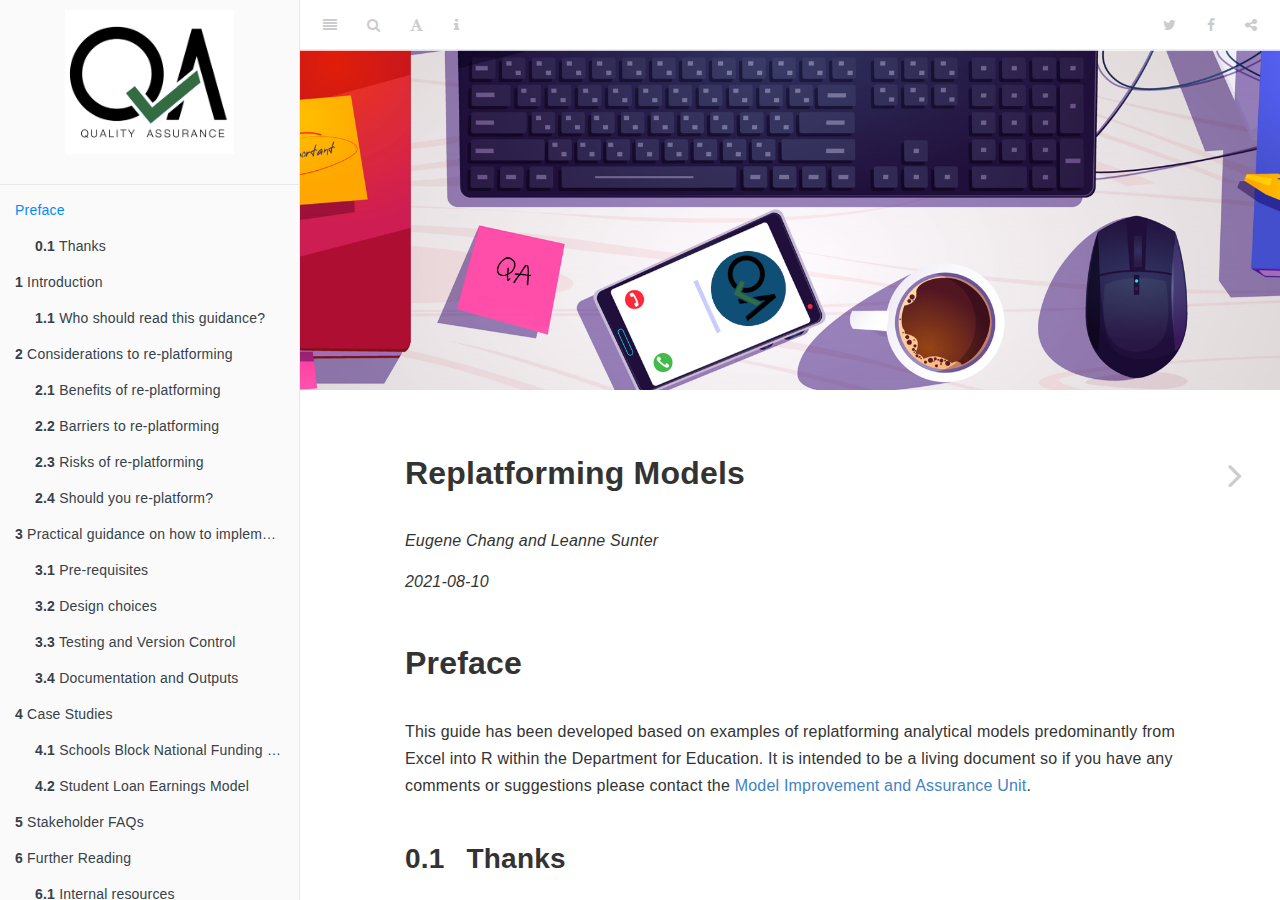
==== commit 6a1f738e: "Adding logo, hero image, favicon" ====
--- a/docs/index.html
+++ b/docs/index.html
@@ -24,16 +24,16 @@
 <meta name="author" content="Eugene Chang and Leanne Sunter" />
 
 
-<meta name="date" content="2021-03-03" />
+<meta name="date" content="2021-08-10" />
 
   <meta name="viewport" content="width=device-width, initial-scale=1" />
   <meta name="apple-mobile-web-app-capable" content="yes" />
   <meta name="apple-mobile-web-app-status-bar-style" content="black" />
   
-  
+  <link rel="shortcut icon" href="pictures/qa_logo.png" type="image/x-icon" />
 
 <link rel="next" href="introduction.html"/>
-<script src="libs/header-attrs-2.5/header-attrs.js"></script>
+<script src="libs/header-attrs-2.7/header-attrs.js"></script>
 <script src="libs/jquery-2.2.3/jquery.min.js"></script>
 <link href="libs/gitbook-2.6.7/css/style.css" rel="stylesheet" />
 <link href="libs/gitbook-2.6.7/css/plugin-table.css" rel="stylesheet" />
@@ -51,11 +51,10 @@
 
 
 
-<link href="libs/anchor-sections-1.0/anchor-sections.css" rel="stylesheet" />
-<script src="libs/anchor-sections-1.0/anchor-sections.js"></script>
-
-
-
+
+
+
+<link rel="stylesheet" href="style.css" type="text/css" />
 </head>
 
 <body>
@@ -68,6 +67,9 @@
       <nav role="navigation">
 
 <ul class="summary">
+<li class="toc-logo"><a href="./"><img src="pictures/qa_logo.png"></a></li>
+
+<li class="divider"></li>
 <li class="chapter" data-level="" data-path="index.html"><a href="index.html"><i class="fa fa-check"></i>Preface</a>
 <ul>
 <li class="chapter" data-level="0.1" data-path="index.html"><a href="index.html#thanks"><i class="fa fa-check"></i><b>0.1</b> Thanks</a></li>
@@ -113,6 +115,8 @@
 <li class="chapter" data-level="6.1" data-path="further-reading.html"><a href="further-reading.html#internal-resources"><i class="fa fa-check"></i><b>6.1</b> Internal resources</a></li>
 <li class="chapter" data-level="6.2" data-path="further-reading.html"><a href="further-reading.html#external-resources"><i class="fa fa-check"></i><b>6.2</b> External resources</a></li>
 </ul></li>
+<li class="divider"></li>
+<li><a href="https://github.com/rstudio/bookdown" target="blank">Published with bookdown</a></li>
 </ul>
 
       </nav>
@@ -130,10 +134,14 @@
           <div class="page-inner">
 
             <section class="normal" id="section-">
+<link href="style.css" rel="stylesheet">
+<div class="hero-image-container"> 
+  <img class= "hero-image" src="pictures/hero_img.png">
+</div>
 <div id="header">
 <h1 class="title">Replatforming Models</h1>
 <p class="author"><em>Eugene Chang and Leanne Sunter</em></p>
-<p class="date"><em>2021-03-03</em></p>
+<p class="date"><em>2021-08-10</em></p>
 </div>
 <div id="preface" class="section level1 unnumbered">
 <h1>Preface</h1>
--- a/docs/style.css
+++ b/docs/style.css
@@ -0,0 +1,53 @@
+p.caption {
+  color: #777;
+  margin-top: 10px;
+}
+p code {
+  white-space: inherit;
+}
+pre {
+  word-break: normal;
+  word-wrap: normal;
+}
+pre code {
+  white-space: inherit;
+}
+
+/*--- LOGO ---*/
+
+.toc-logo {
+  width: 200px !important;
+  object-fit: contain;
+  margin: 0 auto;
+  display: block;
+}
+
+.toc-logo img {
+  max-width: 100%;
+  margin-bottom: 10px;
+}
+
+.summary > li:first-child {
+  height: auto !important; 
+}
+
+/* HERO IMAGE */
+
+.hero-image-container {
+  position: absolute;
+  top: 0;
+  left: 0;
+  right: 0;
+  height: 340px;
+  background-color: #133454;
+}
+
+.hero-image {
+  width: 100%;
+  height: 340px;
+  object-fit: cover;
+}
+
+.page-inner {
+  padding-top: 350px !important;
+}--- a/docs/style.css
+++ b/docs/style.css
@@ -0,0 +1,53 @@
+p.caption {
+  color: #777;
+  margin-top: 10px;
+}
+p code {
+  white-space: inherit;
+}
+pre {
+  word-break: normal;
+  word-wrap: normal;
+}
+pre code {
+  white-space: inherit;
+}
+
+/*--- LOGO ---*/
+
+.toc-logo {
+  width: 200px !important;
+  object-fit: contain;
+  margin: 0 auto;
+  display: block;
+}
+
+.toc-logo img {
+  max-width: 100%;
+  margin-bottom: 10px;
+}
+
+.summary > li:first-child {
+  height: auto !important; 
+}
+
+/* HERO IMAGE */
+
+.hero-image-container {
+  position: absolute;
+  top: 0;
+  left: 0;
+  right: 0;
+  height: 340px;
+  background-color: #133454;
+}
+
+.hero-image {
+  width: 100%;
+  height: 340px;
+  object-fit: cover;
+}
+
+.page-inner {
+  padding-top: 350px !important;
+}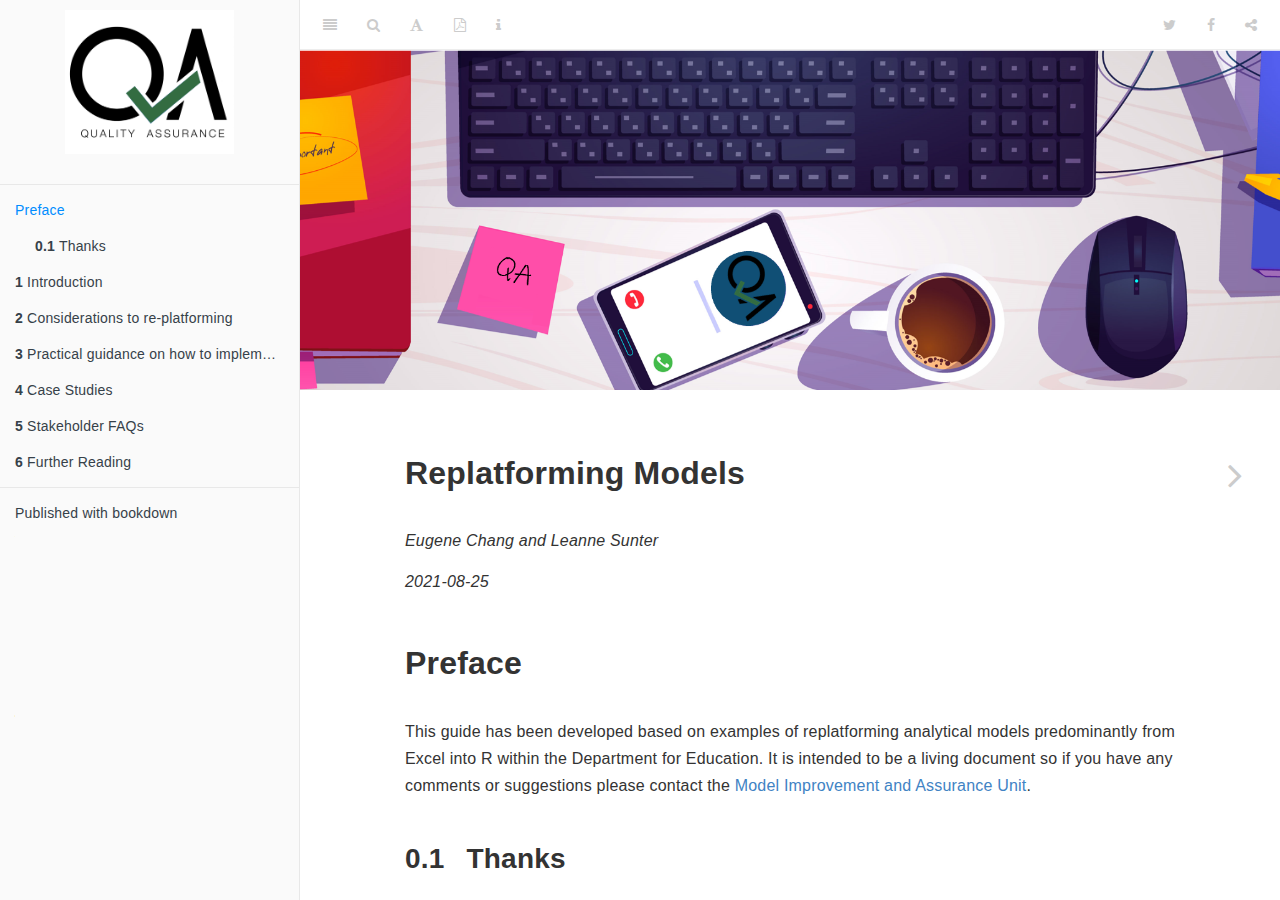
==== commit 2c237cc3: "Adding downloadable pdf" ====
--- a/docs/index.html
+++ b/docs/index.html
@@ -24,7 +24,7 @@
 <meta name="author" content="Eugene Chang and Leanne Sunter" />
 
 
-<meta name="date" content="2021-08-10" />
+<meta name="date" content="2021-08-25" />
 
   <meta name="viewport" content="width=device-width, initial-scale=1" />
   <meta name="apple-mobile-web-app-capable" content="yes" />
@@ -117,6 +117,7 @@
 </ul></li>
 <li class="divider"></li>
 <li><a href="https://github.com/rstudio/bookdown" target="blank">Published with bookdown</a></li>
+
 </ul>
 
       </nav>
@@ -141,7 +142,7 @@
 <div id="header">
 <h1 class="title">Replatforming Models</h1>
 <p class="author"><em>Eugene Chang and Leanne Sunter</em></p>
-<p class="date"><em>2021-08-10</em></p>
+<p class="date"><em>2021-08-25</em></p>
 </div>
 <div id="preface" class="section level1 unnumbered">
 <h1>Preface</h1>
@@ -206,9 +207,9 @@
 "link": null,
 "text": null
 },
-"download": null,
+"download": [["A-Guide-to-Replatforming.pdf", "PDF"]],
 "toc": {
-"collapse": "subsection"
+"collapse": "section"
 }
 });
 });
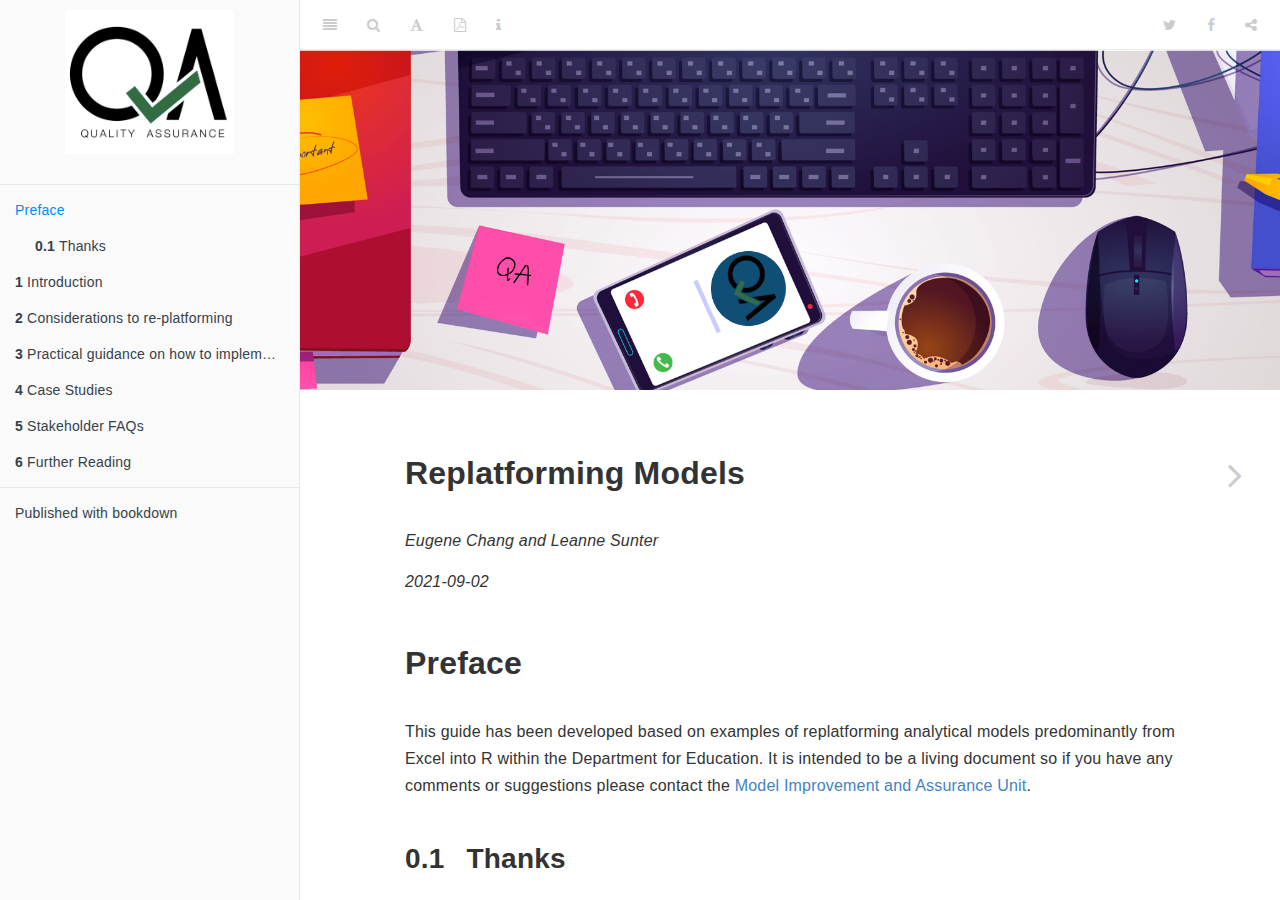
==== commit 649d9ba8: "Further editing, adding bullet points/text boxes" ====
--- a/docs/index.html
+++ b/docs/index.html
@@ -24,7 +24,7 @@
 <meta name="author" content="Eugene Chang and Leanne Sunter" />
 
 
-<meta name="date" content="2021-08-25" />
+<meta name="date" content="2021-09-02" />
 
   <meta name="viewport" content="width=device-width, initial-scale=1" />
   <meta name="apple-mobile-web-app-capable" content="yes" />
@@ -142,7 +142,7 @@
 <div id="header">
 <h1 class="title">Replatforming Models</h1>
 <p class="author"><em>Eugene Chang and Leanne Sunter</em></p>
-<p class="date"><em>2021-08-25</em></p>
+<p class="date"><em>2021-09-02</em></p>
 </div>
 <div id="preface" class="section level1 unnumbered">
 <h1>Preface</h1>
--- a/docs/style.css
+++ b/docs/style.css
@@ -50,4 +50,89 @@
 
 .page-inner {
   padding-top: 350px !important;
+}
+
+/* SHADED BOX */
+
+.infoboxblue {
+  /* padding: "text distance from top"em "text distance from right"em "text distance from bottom"em "text distance from left"em */
+  padding: 1em 1em 1em 7em;
+  /* magin-bottom: empty space below text box */
+  margin-bottom: 10px;
+  border: 4px #096B7263;
+  border-style: dashed solid;
+  border-radius: 10px;
+  background-size: 70px;
+  background-repeat: no-repeat;
+  background-position: 15px center;
+  min-height: 120px;
+  /* color of the text */
+  color: #096B72;
+  background-color: #e6f3fc80;
+}
+
+.infoboxyellow {
+  /* padding: "text distance from top"em "text distance from right"em "text distance from bottom"em "text distance from left"em */
+  padding: 1em 1em 1em 7em;
+  /* magin-bottom: empty space below text box */
+  margin-bottom: 10px;
+  border: 4px #ffe135;
+  border-style: dashed solid;
+  border-radius: 10px;
+  background-size: 70px;
+  background-repeat: no-repeat;
+  background-position: 15px center;
+  min-height: 120px;
+  color: #8b0000;
+  background-color: #fff8e7;
+}
+
+.infoboxred {
+  /* padding: "text distance from top"em "text distance from right"em "text distance from bottom"em "text distance from left"em */
+  padding: 1em 1em 1em 7em;
+  /* magin-bottom: empty space below text box */
+  margin-bottom: 10px;
+  border: 4px #ce2029;
+  border-style: dashed solid;
+  border-radius: 10px;
+  background-size: 70px;
+  background-repeat: no-repeat;
+  background-position: 15px center;
+  min-height: 120px;
+  /*colour of text*/
+  color: #800000;
+  background-color: #ff9999;
+}
+
+.infoboxpurple {
+  /* padding: "text distance from top"em "text distance from right"em "text distance from bottom"em "text distance from left"em */
+  padding: 1em 1em 1em 7em;
+  /* magin-bottom: empty space below text box */
+  margin-bottom: 10px;
+  border: 4px #9955bb;
+  border-style: dashed solid;
+  border-radius: 10px;
+  background-size: 70px;
+  background-repeat: no-repeat;
+  background-position: 15px center;
+  min-height: 120px;
+  /*colour of text*/
+  color: #00009c;
+  background-color: #e6e6fa;
+}
+
+.question {
+  background-image: url("pictures/question.png");
+}
+
+.info {
+  background-image: url("pictures/info.png");
+}
+
+.exclamation {
+  background-image: url("pictures/exclamation.png");
+}
+
+.quote {
+  background-image: url("pictures/quote.png");
 }--- a/docs/style.css
+++ b/docs/style.css
@@ -50,4 +50,89 @@
 
 .page-inner {
   padding-top: 350px !important;
+}
+
+/* SHADED BOX */
+
+.infoboxblue {
+  /* padding: "text distance from top"em "text distance from right"em "text distance from bottom"em "text distance from left"em */
+  padding: 1em 1em 1em 7em;
+  /* magin-bottom: empty space below text box */
+  margin-bottom: 10px;
+  border: 4px #096B7263;
+  border-style: dashed solid;
+  border-radius: 10px;
+  background-size: 70px;
+  background-repeat: no-repeat;
+  background-position: 15px center;
+  min-height: 120px;
+  /* color of the text */
+  color: #096B72;
+  background-color: #e6f3fc80;
+}
+
+.infoboxyellow {
+  /* padding: "text distance from top"em "text distance from right"em "text distance from bottom"em "text distance from left"em */
+  padding: 1em 1em 1em 7em;
+  /* magin-bottom: empty space below text box */
+  margin-bottom: 10px;
+  border: 4px #ffe135;
+  border-style: dashed solid;
+  border-radius: 10px;
+  background-size: 70px;
+  background-repeat: no-repeat;
+  background-position: 15px center;
+  min-height: 120px;
+  color: #8b0000;
+  background-color: #fff8e7;
+}
+
+.infoboxred {
+  /* padding: "text distance from top"em "text distance from right"em "text distance from bottom"em "text distance from left"em */
+  padding: 1em 1em 1em 7em;
+  /* magin-bottom: empty space below text box */
+  margin-bottom: 10px;
+  border: 4px #ce2029;
+  border-style: dashed solid;
+  border-radius: 10px;
+  background-size: 70px;
+  background-repeat: no-repeat;
+  background-position: 15px center;
+  min-height: 120px;
+  /*colour of text*/
+  color: #800000;
+  background-color: #ff9999;
+}
+
+.infoboxpurple {
+  /* padding: "text distance from top"em "text distance from right"em "text distance from bottom"em "text distance from left"em */
+  padding: 1em 1em 1em 7em;
+  /* magin-bottom: empty space below text box */
+  margin-bottom: 10px;
+  border: 4px #9955bb;
+  border-style: dashed solid;
+  border-radius: 10px;
+  background-size: 70px;
+  background-repeat: no-repeat;
+  background-position: 15px center;
+  min-height: 120px;
+  /*colour of text*/
+  color: #00009c;
+  background-color: #e6e6fa;
+}
+
+.question {
+  background-image: url("pictures/question.png");
+}
+
+.info {
+  background-image: url("pictures/info.png");
+}
+
+.exclamation {
+  background-image: url("pictures/exclamation.png");
+}
+
+.quote {
+  background-image: url("pictures/quote.png");
 }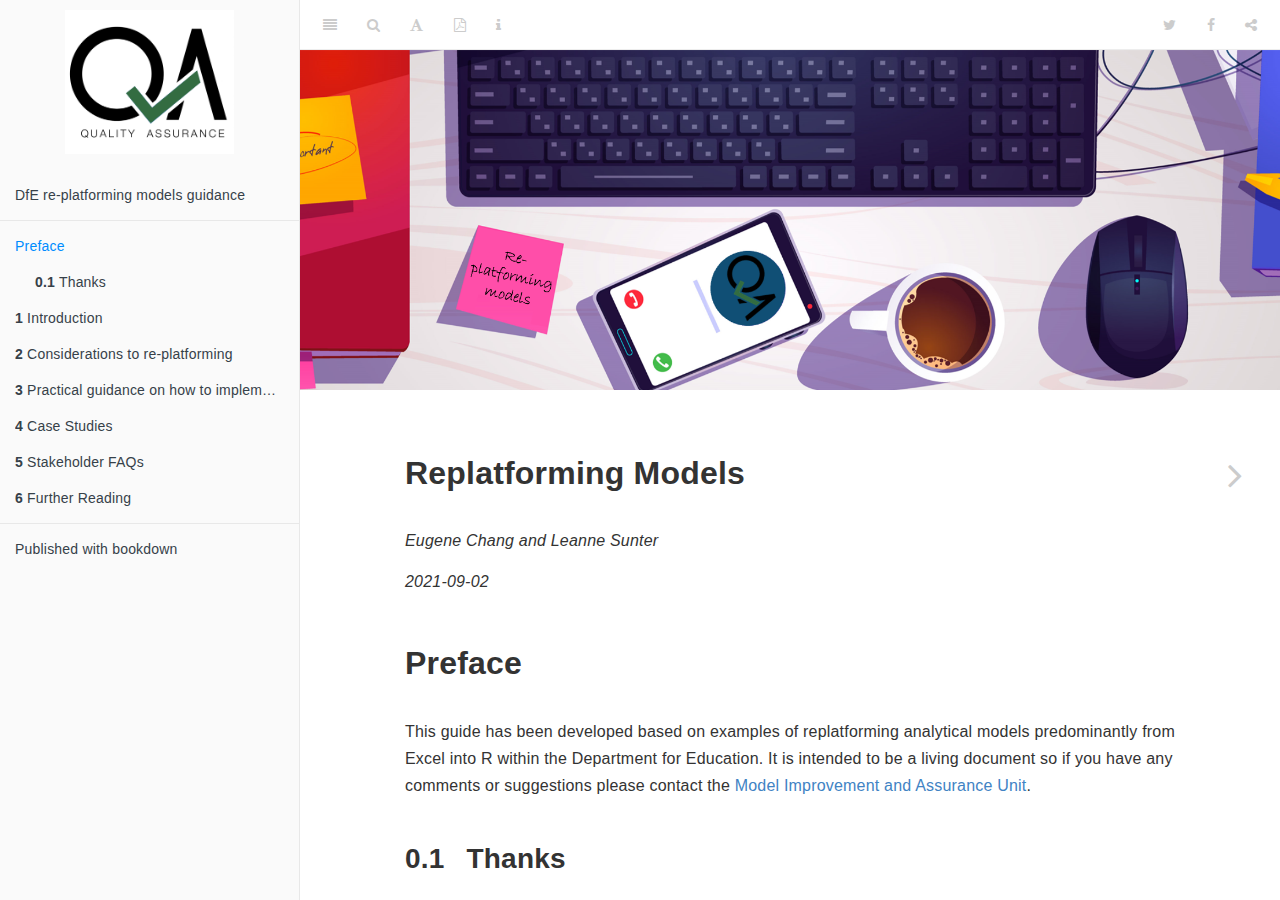
==== commit 0145fecc: "Adding more images/text boxes" ====
--- a/docs/index.html
+++ b/docs/index.html
@@ -68,6 +68,7 @@
 
 <ul class="summary">
 <li class="toc-logo"><a href="./"><img src="pictures/qa_logo.png"></a></li>
+ <li><a target="blank">DfE re-platforming models guidance</a></li>
 
 <li class="divider"></li>
 <li class="chapter" data-level="" data-path="index.html"><a href="index.html"><i class="fa fa-check"></i>Preface</a>
--- a/docs/style.css
+++ b/docs/style.css
@@ -135,4 +135,37 @@
 
 .quote {
   background-image: url("pictures/quote.png");
+}
+
+.infoboxblank {
+  /* padding: "text distance from top"em "text distance from right"em "text distance from bottom"em "text distance from left"em */
+  padding: 1em 1em 1em 10em;
+  /* magin-bottom: empty space below text box */
+  margin-bottom: 10px;
+  border: 4px #ffffff;
+  border-style: dashed solid;
+  border-radius: 10px;
+  background-size: 100px;
+  background-repeat: no-repeat;
+  background-position: 15px center;
+  min-height: 120px;
+  /*colour of text*/
+  color: #000000;
+  background-color: #ffffff;
+}
+
+.markdown {
+  background-image: url("pictures/rmarkdown.png");
+}
+
+.roxygen {
+  background-image: url("pictures/roxygen.png");
+}
+
+.shiny {
+  background-image: url("pictures/shiny.png");
+}
+
+.bookdown {
+  background-image: url("pictures/bookdown.png");
 }--- a/docs/style.css
+++ b/docs/style.css
@@ -135,4 +135,37 @@
 
 .quote {
   background-image: url("pictures/quote.png");
+}
+
+.infoboxblank {
+  /* padding: "text distance from top"em "text distance from right"em "text distance from bottom"em "text distance from left"em */
+  padding: 1em 1em 1em 10em;
+  /* magin-bottom: empty space below text box */
+  margin-bottom: 10px;
+  border: 4px #ffffff;
+  border-style: dashed solid;
+  border-radius: 10px;
+  background-size: 100px;
+  background-repeat: no-repeat;
+  background-position: 15px center;
+  min-height: 120px;
+  /*colour of text*/
+  color: #000000;
+  background-color: #ffffff;
+}
+
+.markdown {
+  background-image: url("pictures/rmarkdown.png");
+}
+
+.roxygen {
+  background-image: url("pictures/roxygen.png");
+}
+
+.shiny {
+  background-image: url("pictures/shiny.png");
+}
+
+.bookdown {
+  background-image: url("pictures/bookdown.png");
 }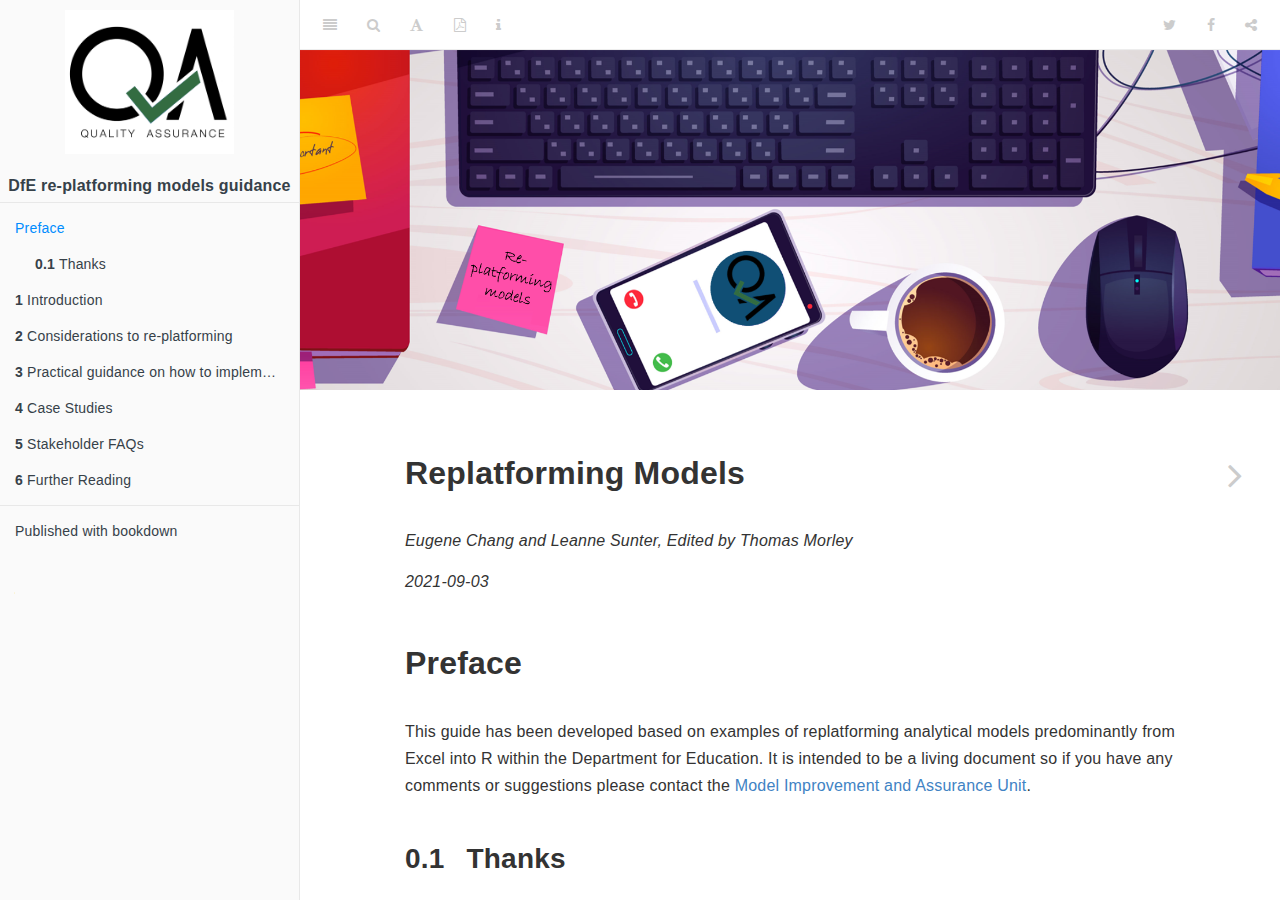
==== commit 77390df2: "Finished adding images/text boxes to break up text" ====
--- a/docs/index.html
+++ b/docs/index.html
@@ -21,10 +21,10 @@
   <meta name="twitter:description" content="DfE guide to replatforming models." />
   
 
-<meta name="author" content="Eugene Chang and Leanne Sunter" />
-
-
-<meta name="date" content="2021-09-02" />
+<meta name="author" content="Eugene Chang and Leanne Sunter, Edited by Thomas Morley" />
+
+
+<meta name="date" content="2021-09-03" />
 
   <meta name="viewport" content="width=device-width, initial-scale=1" />
   <meta name="apple-mobile-web-app-capable" content="yes" />
@@ -68,7 +68,7 @@
 
 <ul class="summary">
 <li class="toc-logo"><a href="./"><img src="pictures/qa_logo.png"></a></li>
- <li><a target="blank">DfE re-platforming models guidance</a></li>
+ <center><a><font size="3"><b>DfE re-platforming models guidance</b></font></a></center>
 
 <li class="divider"></li>
 <li class="chapter" data-level="" data-path="index.html"><a href="index.html"><i class="fa fa-check"></i>Preface</a>
@@ -97,14 +97,15 @@
 <ul>
 <li class="chapter" data-level="4.1" data-path="case-studies.html"><a href="case-studies.html#schools-block-national-funding-formula-model-sb-nff"><i class="fa fa-check"></i><b>4.1</b> Schools Block National Funding Formula Model (SB NFF)</a>
 <ul>
-<li class="chapter" data-level="4.1.1" data-path="case-studies.html"><a href="case-studies.html#model-details"><i class="fa fa-check"></i><b>4.1.1</b> Model details</a></li>
-<li class="chapter" data-level="4.1.2" data-path="case-studies.html"><a href="case-studies.html#replatform-details"><i class="fa fa-check"></i><b>4.1.2</b> Replatform details</a></li>
-<li class="chapter" data-level="4.1.3" data-path="case-studies.html"><a href="case-studies.html#benefits"><i class="fa fa-check"></i><b>4.1.3</b> Benefits</a></li>
-<li class="chapter" data-level="4.1.4" data-path="case-studies.html"><a href="case-studies.html#practical-tips-from-the-team"><i class="fa fa-check"></i><b>4.1.4</b> Practical tips from the team</a></li>
+<li class="chapter" data-level="4.1.1" data-path="case-studies.html"><a href="case-studies.html#why-should-we-re-platform"><i class="fa fa-check"></i><b>4.1.1</b> Why should we re-platform?</a></li>
+<li class="chapter" data-level="4.1.2" data-path="case-studies.html"><a href="case-studies.html#what-are-the-barriers-to-re-platforming"><i class="fa fa-check"></i><b>4.1.2</b> What are the barriers to re-platforming?</a></li>
+<li class="chapter" data-level="4.1.3" data-path="case-studies.html"><a href="case-studies.html#replatform-details"><i class="fa fa-check"></i><b>4.1.3</b> Replatform details</a></li>
+<li class="chapter" data-level="4.1.4" data-path="case-studies.html"><a href="case-studies.html#benefits"><i class="fa fa-check"></i><b>4.1.4</b> Benefits</a></li>
+<li class="chapter" data-level="4.1.5" data-path="case-studies.html"><a href="case-studies.html#practical-tips-from-the-team"><i class="fa fa-check"></i><b>4.1.5</b> Practical tips from the team</a></li>
 </ul></li>
 <li class="chapter" data-level="4.2" data-path="case-studies.html"><a href="case-studies.html#student-loan-earnings-model"><i class="fa fa-check"></i><b>4.2</b> Student Loan Earnings Model</a>
 <ul>
-<li class="chapter" data-level="4.2.1" data-path="case-studies.html"><a href="case-studies.html#model-details-1"><i class="fa fa-check"></i><b>4.2.1</b> Model details</a></li>
+<li class="chapter" data-level="4.2.1" data-path="case-studies.html"><a href="case-studies.html#why-should-we-re-platform-1"><i class="fa fa-check"></i><b>4.2.1</b> Why should we re-platform?</a></li>
 <li class="chapter" data-level="4.2.2" data-path="case-studies.html"><a href="case-studies.html#replatform-details-1"><i class="fa fa-check"></i><b>4.2.2</b> Replatform details</a></li>
 <li class="chapter" data-level="4.2.3" data-path="case-studies.html"><a href="case-studies.html#benefits-1"><i class="fa fa-check"></i><b>4.2.3</b> Benefits</a></li>
 <li class="chapter" data-level="4.2.4" data-path="case-studies.html"><a href="case-studies.html#technical-tips"><i class="fa fa-check"></i><b>4.2.4</b> Technical tips</a></li>
@@ -142,8 +143,8 @@
 </div>
 <div id="header">
 <h1 class="title">Replatforming Models</h1>
-<p class="author"><em>Eugene Chang and Leanne Sunter</em></p>
-<p class="date"><em>2021-09-02</em></p>
+<p class="author"><em>Eugene Chang and Leanne Sunter, Edited by Thomas Morley</em></p>
+<p class="date"><em>2021-09-03</em></p>
 </div>
 <div id="preface" class="section level1 unnumbered">
 <h1>Preface</h1>
--- a/docs/style.css
+++ b/docs/style.css
@@ -137,6 +137,8 @@
   background-image: url("pictures/quote.png");
 }
 
+/*Images for R apps*/
+
 .infoboxblank {
   /* padding: "text distance from top"em "text distance from right"em "text distance from bottom"em "text distance from left"em */
   padding: 1em 1em 1em 10em;
@@ -168,4 +170,133 @@
 
 .bookdown {
   background-image: url("pictures/bookdown.png");
-}+}
+
+/* THOUGHT AND SPEECH BUBBLES */
+
+p.bubble {
+	position: relative;
+	width: 800px;
+	text-align: center;
+	line-height: 1.4em;
+	margin: 40px auto;
+	background-color: #fff;
+	border: 8px solid #333;
+	border-radius: 30px;
+	font-family: sans-serif;
+	padding: 20px;
+	font-size: medium;
+}
+
+p.thought {
+	width: 750px;
+	border-radius: 200px;
+	padding: 30px;	
+}
+
+p.bubble:before,
+p.bubble:after {
+	content: ' ';
+	position: absolute;
+	width: 0;
+	height: 0;
+}
+
+p.speech:before {
+	left: 30px;
+	bottom: -50px;
+	border: 25px solid;
+	border-color: #333 transparent transparent #333;
+}
+
+p.speech:after {
+	left: 38px;
+	bottom: -30px;
+	border: 15px solid;
+	border-color: #fff transparent transparent #fff;
+}
+
+p.thought:before,
+p.thought:after {
+	left: 10px;
+	bottom: -30px;
+	width: 40px;
+	height: 40px;
+	background-color: #fff;
+	border: 8px solid #333;
+	-webkit-border-radius: 28px;
+	-moz-border-radius: 28px;
+	border-radius: 28px;
+}
+
+p.thought:after {
+	width: 20px;
+	height: 20px;
+	left: 5px;
+	bottom: -40px;
+	-webkit-border-radius: 18px;
+	-moz-border-radius: 18px;
+	border-radius: 18px;
+}
+
+/* STICKY NOTES */
+#notes li {
+    position: relative;
+    width: 300px;
+    min-height: 100px;
+    margin: 20px auto;
+    padding: 30px 15px 5px 15px;
+    background: #fffacd no-repeat 4px 8px;
+    -webkit-box-shadow: 0 2px 12px rgba(0,0,0,.5);
+    -moz-box-shadow: 0 2px 12px rgba(0,0,0,.5);
+    box-shadow: 0 1px 2px #000;
+    -webkit-transform: rotate(-.5deg);
+    -moz-transform: rotate(-.5deg);
+    -o-transform: rotate(-.5deg);
+}
+
+#notes {
+  display: flex;
+  flex-wrap: wrap;
+  justify-content: center;
+  list-style-type: none;
+}
+
+#notes li:nth-child(even) {
+    -webkit-transform: rotate(.5deg);
+    -moz-transform: rotate(.5deg);
+    -o-transform: rotate(.5deg);
+}
+
+#notes li p {
+    text-align: center;
+    font: normal normal normal 22px/25px 'Gloria Hallelujah', Helvetica, Arial, sans-serif;
+    color: #000;
+    text-shadow: white 1px 1px 0px;
+    overflow:hidden;
+}
+
+#notes li::before {
+    content: ' ';
+    display: block;
+    position: absolute;
+    left: 115px;
+    top: -15px;
+    width: 75px;
+    height: 25px;
+    z-index: 2;
+    background-color: rgba(243,245,228,0.5);
+    border: 2px solid rgba(255,255,255,0.5);
+    -webkit-box-shadow: 0 0 5px #888;
+    -moz-box-shadow: 0 0 5px #888;
+    box-shadow: 2px 2px 2px #000;
+    -webkit-transform: rotate(-6deg);
+    -moz-transform: rotate(-6deg);
+    -o-transform: rotate(-6deg);
+}
+
+#notes li:nth-child(even)::before {
+    -webkit-transform: rotate(6deg);
+    -moz-transform: rotate(6deg);
+    -o-transform: rotate(6deg);
+}
--- a/docs/style.css
+++ b/docs/style.css
@@ -137,6 +137,8 @@
   background-image: url("pictures/quote.png");
 }
 
+/*Images for R apps*/
+
 .infoboxblank {
   /* padding: "text distance from top"em "text distance from right"em "text distance from bottom"em "text distance from left"em */
   padding: 1em 1em 1em 10em;
@@ -168,4 +170,133 @@
 
 .bookdown {
   background-image: url("pictures/bookdown.png");
-}+}
+
+/* THOUGHT AND SPEECH BUBBLES */
+
+p.bubble {
+	position: relative;
+	width: 800px;
+	text-align: center;
+	line-height: 1.4em;
+	margin: 40px auto;
+	background-color: #fff;
+	border: 8px solid #333;
+	border-radius: 30px;
+	font-family: sans-serif;
+	padding: 20px;
+	font-size: medium;
+}
+
+p.thought {
+	width: 750px;
+	border-radius: 200px;
+	padding: 30px;	
+}
+
+p.bubble:before,
+p.bubble:after {
+	content: ' ';
+	position: absolute;
+	width: 0;
+	height: 0;
+}
+
+p.speech:before {
+	left: 30px;
+	bottom: -50px;
+	border: 25px solid;
+	border-color: #333 transparent transparent #333;
+}
+
+p.speech:after {
+	left: 38px;
+	bottom: -30px;
+	border: 15px solid;
+	border-color: #fff transparent transparent #fff;
+}
+
+p.thought:before,
+p.thought:after {
+	left: 10px;
+	bottom: -30px;
+	width: 40px;
+	height: 40px;
+	background-color: #fff;
+	border: 8px solid #333;
+	-webkit-border-radius: 28px;
+	-moz-border-radius: 28px;
+	border-radius: 28px;
+}
+
+p.thought:after {
+	width: 20px;
+	height: 20px;
+	left: 5px;
+	bottom: -40px;
+	-webkit-border-radius: 18px;
+	-moz-border-radius: 18px;
+	border-radius: 18px;
+}
+
+/* STICKY NOTES */
+#notes li {
+    position: relative;
+    width: 300px;
+    min-height: 100px;
+    margin: 20px auto;
+    padding: 30px 15px 5px 15px;
+    background: #fffacd no-repeat 4px 8px;
+    -webkit-box-shadow: 0 2px 12px rgba(0,0,0,.5);
+    -moz-box-shadow: 0 2px 12px rgba(0,0,0,.5);
+    box-shadow: 0 1px 2px #000;
+    -webkit-transform: rotate(-.5deg);
+    -moz-transform: rotate(-.5deg);
+    -o-transform: rotate(-.5deg);
+}
+
+#notes {
+  display: flex;
+  flex-wrap: wrap;
+  justify-content: center;
+  list-style-type: none;
+}
+
+#notes li:nth-child(even) {
+    -webkit-transform: rotate(.5deg);
+    -moz-transform: rotate(.5deg);
+    -o-transform: rotate(.5deg);
+}
+
+#notes li p {
+    text-align: center;
+    font: normal normal normal 22px/25px 'Gloria Hallelujah', Helvetica, Arial, sans-serif;
+    color: #000;
+    text-shadow: white 1px 1px 0px;
+    overflow:hidden;
+}
+
+#notes li::before {
+    content: ' ';
+    display: block;
+    position: absolute;
+    left: 115px;
+    top: -15px;
+    width: 75px;
+    height: 25px;
+    z-index: 2;
+    background-color: rgba(243,245,228,0.5);
+    border: 2px solid rgba(255,255,255,0.5);
+    -webkit-box-shadow: 0 0 5px #888;
+    -moz-box-shadow: 0 0 5px #888;
+    box-shadow: 2px 2px 2px #000;
+    -webkit-transform: rotate(-6deg);
+    -moz-transform: rotate(-6deg);
+    -o-transform: rotate(-6deg);
+}
+
+#notes li:nth-child(even)::before {
+    -webkit-transform: rotate(6deg);
+    -moz-transform: rotate(6deg);
+    -o-transform: rotate(6deg);
+}
